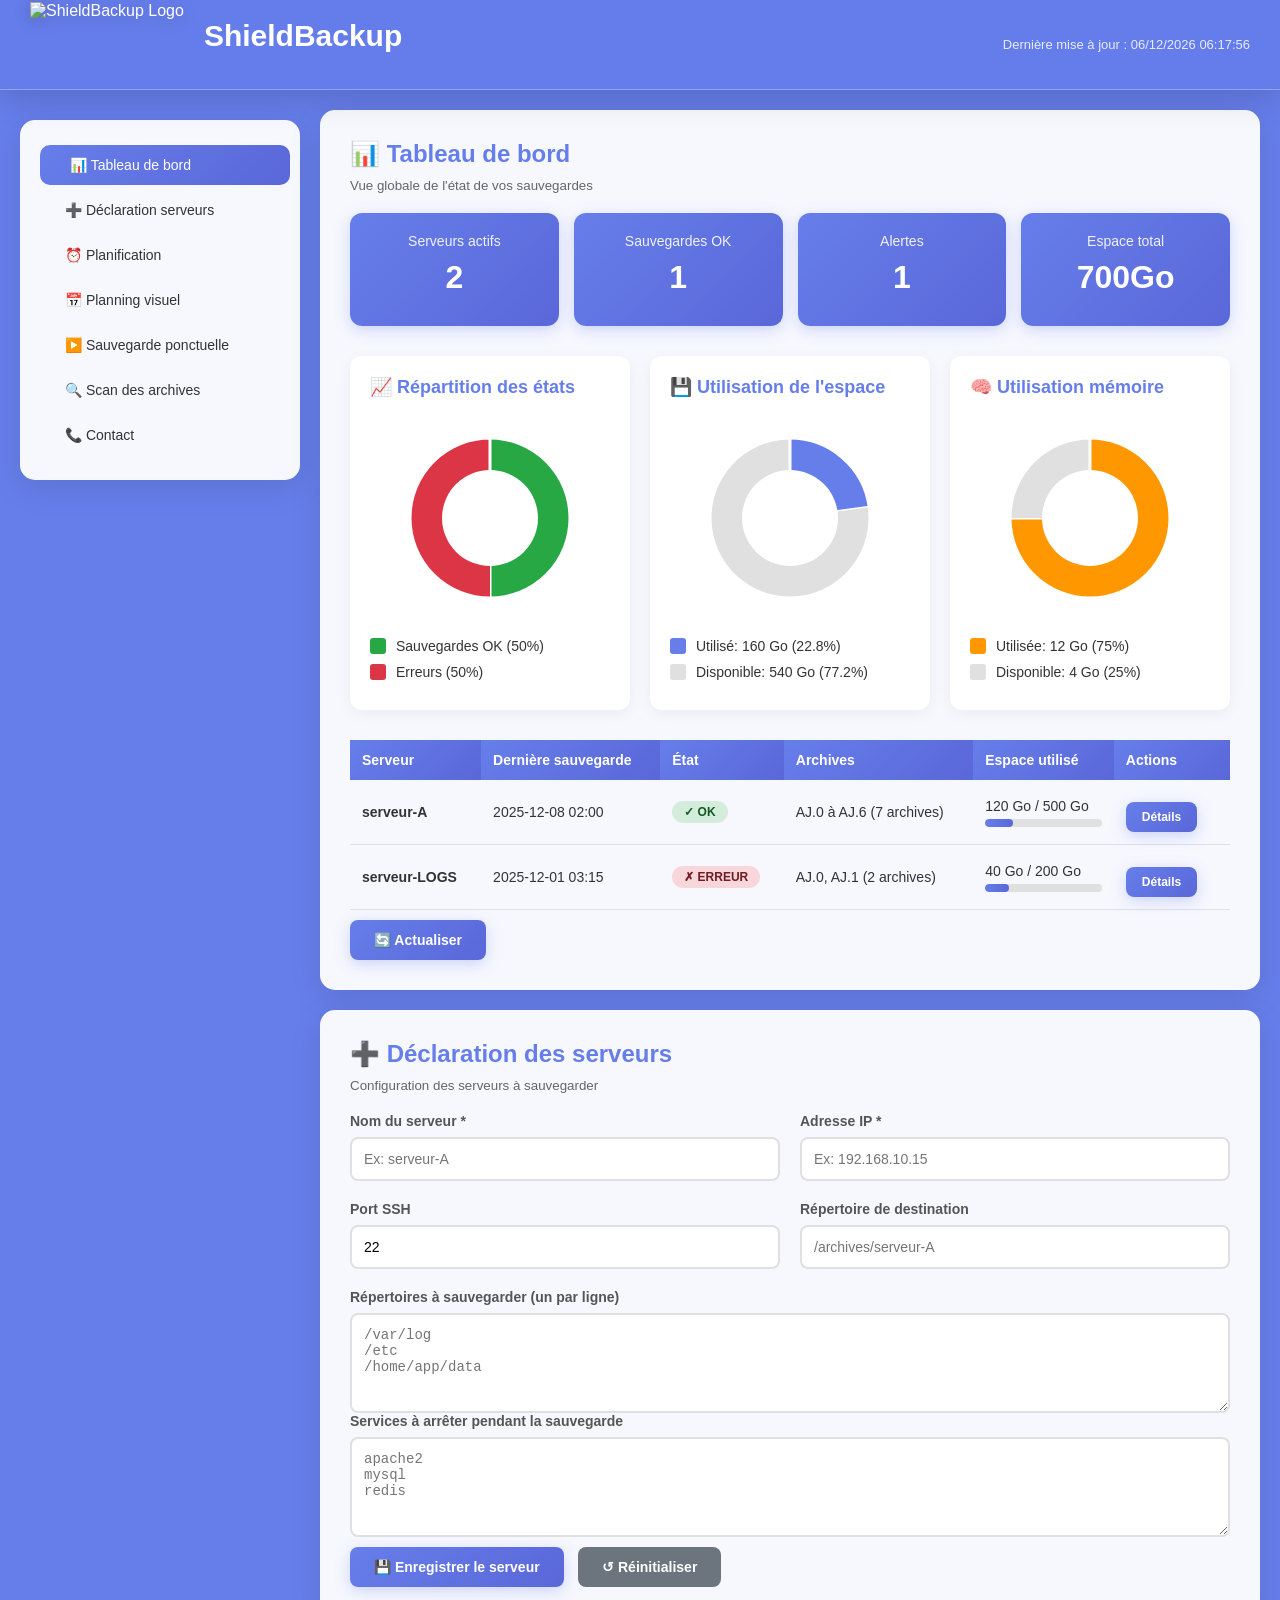
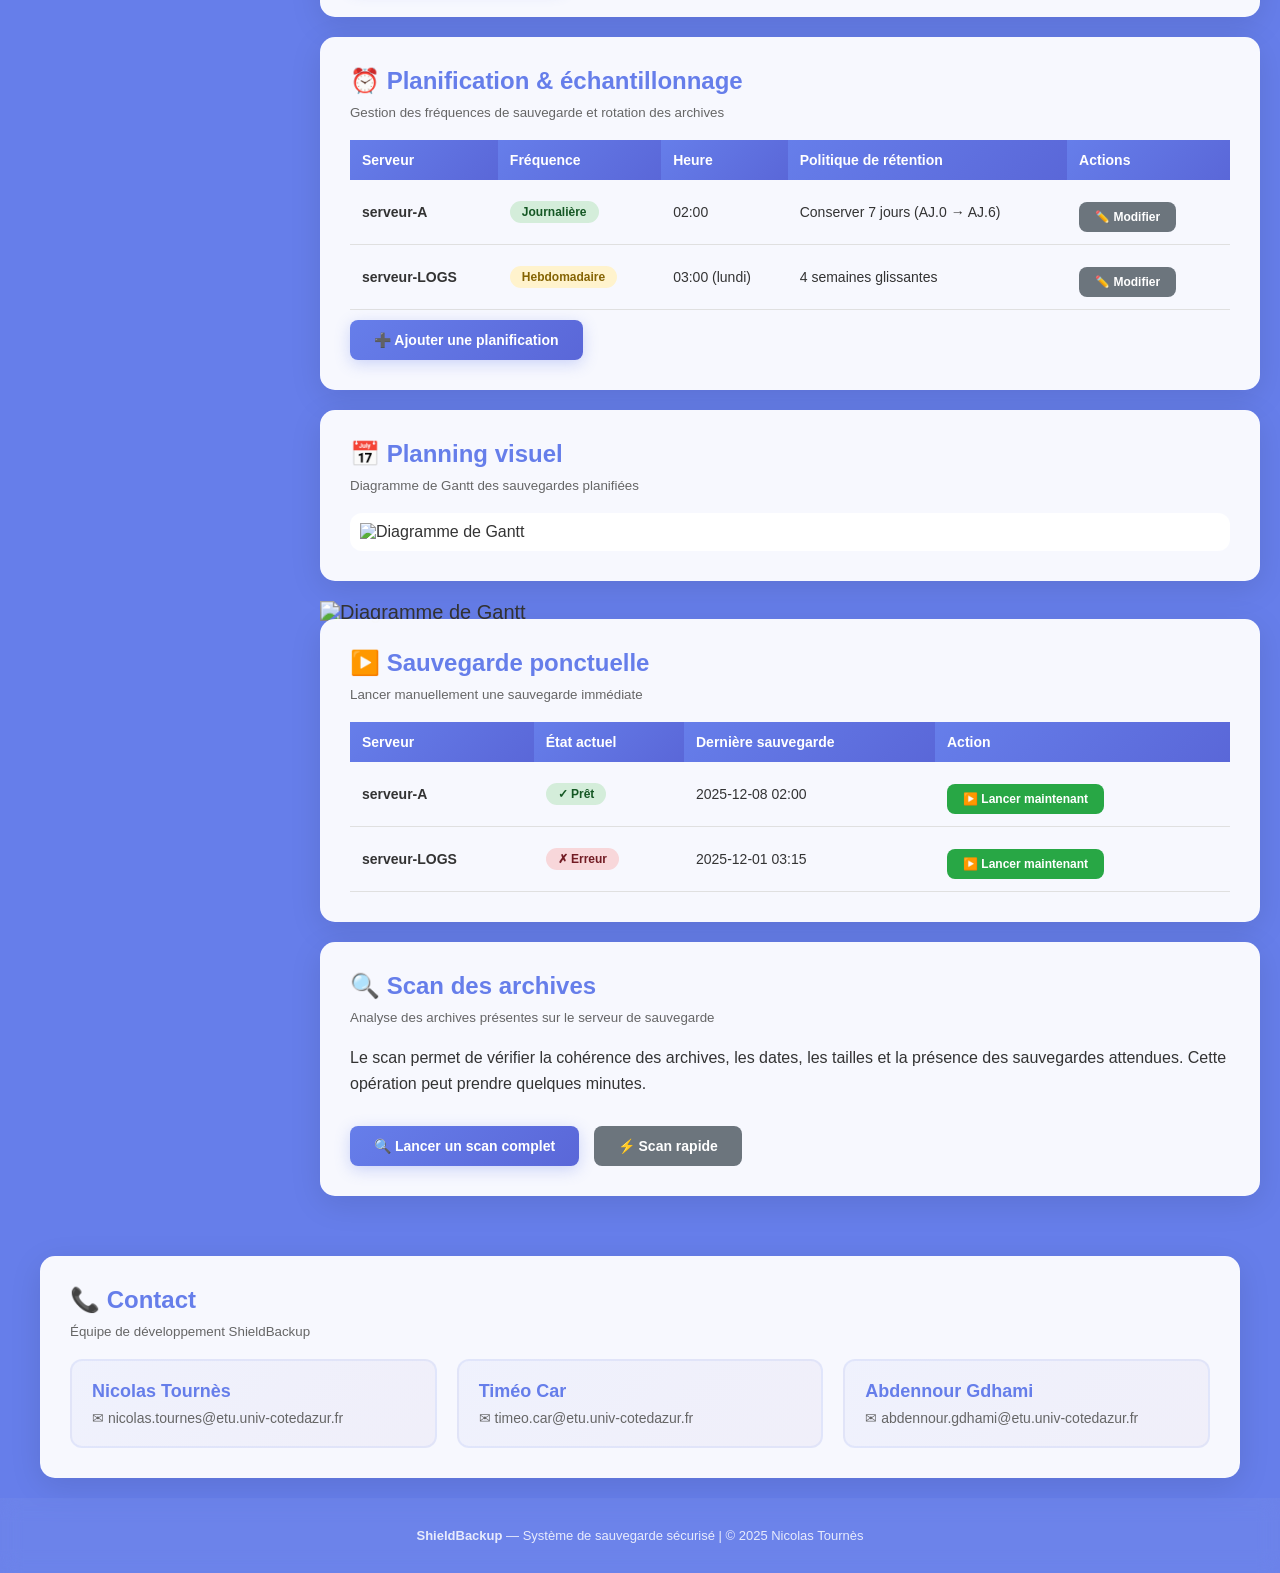
==== maquette/SAE Piloter Projet/SAE.html @ a6fba87f "Add files via upload" ====
<!DOCTYPE html>
<html lang="fr">
<head>
    <meta charset="UTF-8">
    <meta name="viewport" content="width=device-width, initial-scale=1.0">
    <title>ShieldBackup - Interface d'administration</title>
    <style>
        * { box-sizing: border-box; margin: 0; padding: 0; }

        body {
            font-family: 'Segoe UI', Tahoma, Geneva, Verdana, sans-serif;
            background: #667eea;
            color: #333;
            min-height: 100vh;
        }

        header {
            background: rgba(102, 126, 234, 0.95);
            backdrop-filter: blur(10px);
            border-bottom: 1px solid rgba(255, 255, 255, 0.3);
            padding: 10px 30px;
            display: flex;
            align-items: center;
            justify-content: space-between;
            color: white;
            height: 90px;
            position: sticky;
            top: 0;
            z-index: 1000;
            box-shadow: 0 8px 32px rgba(0, 0, 0, 0.15);
        }

        .header-left {
            display: flex;
            align-items: center;
            gap: 20px;
        }

        .header-logo {
            height: 85px;
            width: auto;
            object-fit: contain;
            filter: drop-shadow(0 2px 8px rgba(0,0,0,0.2));
        }

        .header-text h1 {
            margin: 0;
            font-size: 30px;
            font-weight: 700;
        }

        .header-text h2 {
            margin: 0;
            font-size: 16px;
            font-weight: 400;
            opacity: 0.95;
        }

        .header-right {
            font-size: 13px;
            opacity: 0.85;
        }

        .layout {
            display: flex;
            max-width: 1600px;
            margin: 0 auto;
        }

        nav {
            width: 280px;
            background: rgba(255, 255, 255, 0.95);
            backdrop-filter: blur(10px);
            padding: 20px 0;
            margin: 20px;
            border-radius: 15px;
            box-shadow: 0 8px 32px rgba(0, 0, 0, 0.1);
            height: fit-content;
            position: sticky;
            top: 120px;
        }

        nav ul { list-style: none; }

        nav a {
            color: #333;
            text-decoration: none;
            font-size: 14px;
            font-weight: 500;
            display: block;
            padding: 12px 30px;
            transition: all 0.3s ease;
            border-radius: 10px;
            margin: 5px 15px;
        }

        nav a.active {
            color: white !important;
            background: linear-gradient(135deg, #667eea 0%, #5a67d8 100%);
            transform: translateX(5px);
        }

        nav a:hover:not(.active) {
            background: rgba(102, 126, 234, 0.1);
            transform: translateX(3px);
        }

        main {
            flex: 1;
            padding: 0 20px 20px 0;
            margin-top: 0;
        }

        .section:first-child {
            margin-top: 20px;
        }

        .section {
            background: rgba(255, 255, 255, 0.95);
            backdrop-filter: blur(10px);
            padding: 30px;
            margin-bottom: 20px;
            border-radius: 15px;
            box-shadow: 0 8px 32px rgba(0, 0, 0, 0.1);
        }

        h2 {
            color: #667eea;
            margin-bottom: 10px;
            font-size: 24px;
            font-weight: 600;
        }

        small {
            color: #666;
            display: block;
            margin-bottom: 20px;
        }

        .stats-grid {
            display: grid;
            grid-template-columns: repeat(auto-fit, minmax(200px, 1fr));
            gap: 15px;
            margin: 20px 0;
        }

        .stat-card {
            background: linear-gradient(135deg, #667eea 0%, #5a67d8 100%);
            color: white;
            padding: 20px;
            border-radius: 12px;
            text-align: center;
            box-shadow: 0 4px 15px rgba(102, 126, 234, 0.3);
            transition: transform 0.3s ease;
        }

        .stat-card:hover { transform: translateY(-5px); }

        .stat-value {
            font-size: 32px;
            font-weight: bold;
            margin: 10px 0;
        }

        .stat-label {
            font-size: 14px;
            opacity: 0.9;
        }

        table {
            width: 100%;
            border-collapse: collapse;
            font-size: 14px;
            margin-top: 15px;
        }

        th {
            background: linear-gradient(135deg, #667eea 0%, #5a67d8 100%);
            color: white;
            padding: 12px;
            text-align: left;
            font-weight: 600;
        }

        td {
            padding: 12px;
            border-bottom: 1px solid #e0e0e0;
        }

        tr:hover td {
            background: #f8f9ff;
        }

        .badge {
            display: inline-block;
            padding: 4px 12px;
            border-radius: 20px;
            font-size: 12px;
            font-weight: 600;
        }

        .badge-ok { background: #d4edda; color: #155724; }
        .badge-ko { background: #f8d7da; color: #721c24; }
        .badge-warning { background: #fff3cd; color: #856404; }

        .form-grid {
            display: grid;
            grid-template-columns: repeat(auto-fit, minmax(250px, 1fr));
            gap: 20px;
            margin: 20px 0;
        }

        .form-group {
            display: flex;
            flex-direction: column;
        }

        label {
            font-size: 14px;
            font-weight: 600;
            color: #555;
            margin-bottom: 8px;
        }

        input, textarea {
            padding: 12px;
            border: 2px solid #e0e0e0;
            border-radius: 8px;
            font-size: 14px;
            transition: all 0.3s ease;
        }

        input:focus, textarea:focus {
            outline: none;
            border-color: #667eea;
            box-shadow: 0 0 0 3px rgba(102, 126, 234, 0.1);
        }

        textarea {
            min-height: 100px;
            resize: vertical;
        }

        button {
            padding: 12px 24px;
            border: none;
            border-radius: 8px;
            font-size: 14px;
            font-weight: 600;
            cursor: pointer;
            transition: all 0.3s ease;
            margin-right: 10px;
            margin-top: 10px;
        }

        .btn-primary {
            background: linear-gradient(135deg, #667eea 0%, #5a67d8 100%);
            color: white;
            box-shadow: 0 4px 15px rgba(102, 126, 234, 0.3);
        }

        .btn-primary:hover {
            transform: translateY(-2px);
            box-shadow: 0 6px 20px rgba(102, 126, 234, 0.4);
        }

        .btn-secondary {
            background: #6c757d;
            color: white;
        }

        .btn-secondary:hover {
            background: #5a6268;
            transform: translateY(-2px);
        }

        .btn-success {
            background: #28a745;
            color: white;
        }

        .btn-success:hover {
            background: #218838;
        }

        .btn-small {
            padding: 8px 16px;
            font-size: 12px;
        }

        .progress-bar {
            width: 100%;
            height: 8px;
            background: #e0e0e0;
            border-radius: 10px;
            overflow: hidden;
            margin-top: 5px;
        }

        .progress-fill {
            height: 100%;
            background: linear-gradient(90deg, #667eea 0%, #5a67d8 100%);
            border-radius: 10px;
        }

        .notification {
            position: fixed;
            top: 110px;
            right: 20px;
            padding: 15px 20px;
            background: white;
            border-radius: 10px;
            box-shadow: 0 8px 32px rgba(0, 0, 0, 0.2);
            display: none;
            z-index: 2000;
        }

        .notification.show {
            display: block;
            animation: slideIn 0.3s ease;
        }

        @keyframes slideIn {
            from { transform: translateX(400px); opacity: 0; }
            to { transform: translateX(0); opacity: 1; }
        }

        .contact-grid {
            display: grid;
            grid-template-columns: repeat(auto-fit, minmax(280px, 1fr));
            gap: 20px;
            margin-top: 20px;
        }

        .contact-card {
            background: linear-gradient(135deg, rgba(102, 126, 234, 0.05) 0%, rgba(118, 75, 162, 0.05) 100%);
            border: 2px solid rgba(102, 126, 234, 0.1);
            border-radius: 12px;
            padding: 20px;
            transition: all 0.3s ease;
        }

        .contact-card:hover {
            transform: translateY(-5px);
            box-shadow: 0 8px 20px rgba(102, 126, 234, 0.15);
        }

        .contact-name {
            font-size: 18px;
            font-weight: 600;
            color: #667eea;
            margin-bottom: 8px;
        }

        .contact-email {
            font-size: 14px;
            color: #666;
        }

        .contact-email::before {
            content: "✉ ";
        }

        footer {
            text-align: center;
            color: white;
            padding: 30px 20px;
            font-size: 13px;
            opacity: 0.85;
            background: rgba(255, 255, 255, 0.05);
            backdrop-filter: blur(10px);
        }

        .scroll-margin {
            scroll-margin-top: 120px;
        }

        @media (max-width: 768px) {
            header {
                flex-direction: column;
                height: auto;
                padding: 15px;
                gap: 10px;
            }

            .layout {
                flex-direction: column;
            }

            nav {
                width: 100%;
                position: relative;
                top: 0;
                margin: 10px;
            }

            main {
                margin: 10px;
            }
        }
    </style>
</head>
<body>

<header>
    <div class="header-left">
        <img src="C:\Users\Nicolas\Desktop\SAE Piloter Projet\SAE Piloter Projet\img\ShieldBackup.png" class="header-logo" alt="ShieldBackup Logo">
        <div class="header-text">
            <h1>ShieldBackup</h1>
            <h2>Interface de système de sauvegarde</h2>
        </div>
    </div>
    <div class="header-right">
        Dernière mise à jour : <span id="currentTime"></span>
    </div>
</header>

<div class="layout">
    <nav>
        <ul>
            <li><a href="#dashboard">📊 Tableau de bord</a></li>
            <li><a href="#declare">➕ Déclaration serveurs</a></li>
            <li><a href="#planning">⏰ Planification</a></li>
            <li><a href="#gantt">📅 Planning visuel</a></li>
            <li><a href="#manual">▶️ Sauvegarde ponctuelle</a></li>
            <li><a href="#scan">🔍 Scan des archives</a></li>
            <li><a href="#contact">📞 Contact</a></li>
        </ul>
    </nav>

    <main>
        <section id="dashboard" class="section scroll-margin">
            <h2>📊 Tableau de bord</h2>
            <small>Vue globale de l'état de vos sauvegardes</small>

            <div class="stats-grid">
                <div class="stat-card">
                    <div class="stat-label">Serveurs actifs</div>
                    <div class="stat-value">2</div>
                </div>
                <div class="stat-card">
                    <div class="stat-label">Sauvegardes OK</div>
                    <div class="stat-value">1</div>
                </div>
                <div class="stat-card">
                    <div class="stat-label">Alertes</div>
                    <div class="stat-value">1</div>
                </div>
                <div class="stat-card">
                    <div class="stat-label">Espace total</div>
                    <div class="stat-value">700Go</div>
                </div>
            </div>

            <div style="display: grid; grid-template-columns: repeat(auto-fit, minmax(280px, 1fr)); gap: 20px; margin: 30px 0;">
                <div style="background: white; padding: 20px; border-radius: 12px; box-shadow: 0 4px 15px rgba(0,0,0,0.05);">
                    <h3 style="color: #667eea; margin-bottom: 20px; font-size: 18px;">📈 Répartition des états</h3>
                    <div style="display: flex; align-items: center; justify-content: center;">
                        <canvas id="statusChart" width="200" height="200"></canvas>
                    </div>
                    <div style="margin-top: 20px;">
                        <div style="display: flex; align-items: center; margin-bottom: 10px;">
                            <div style="width: 16px; height: 16px; background: #28a745; border-radius: 3px; margin-right: 10px;"></div>
                            <span style="font-size: 14px;">Sauvegardes OK (50%)</span>
                        </div>
                        <div style="display: flex; align-items: center; margin-bottom: 10px;">
                            <div style="width: 16px; height: 16px; background: #dc3545; border-radius: 3px; margin-right: 10px;"></div>
                            <span style="font-size: 14px;">Erreurs (50%)</span>
                        </div>
                    </div>
                </div>

                <div style="background: white; padding: 20px; border-radius: 12px; box-shadow: 0 4px 15px rgba(0,0,0,0.05);">
                    <h3 style="color: #667eea; margin-bottom: 20px; font-size: 18px;">💾 Utilisation de l'espace</h3>
                    <div style="display: flex; align-items: center; justify-content: center;">
                        <canvas id="storageChart" width="200" height="200"></canvas>
                    </div>
                    <div style="margin-top: 20px;">
                        <div style="display: flex; align-items: center; margin-bottom: 10px;">
                            <div style="width: 16px; height: 16px; background: #667eea; border-radius: 3px; margin-right: 10px;"></div>
                            <span style="font-size: 14px;">Utilisé: 160 Go (22.8%)</span>
                        </div>
                        <div style="display: flex; align-items: center; margin-bottom: 10px;">
                            <div style="width: 16px; height: 16px; background: #e0e0e0; border-radius: 3px; margin-right: 10px;"></div>
                            <span style="font-size: 14px;">Disponible: 540 Go (77.2%)</span>
                        </div>
                    </div>
                </div>

                <div style="background: white; padding: 20px; border-radius: 12px; box-shadow: 0 4px 15px rgba(0,0,0,0.05);">
                    <h3 style="color: #667eea; margin-bottom: 20px; font-size: 18px;">🧠 Utilisation mémoire</h3>
                    <div style="display: flex; align-items: center; justify-content: center;">
                        <canvas id="memoryChart" width="200" height="200"></canvas>
                    </div>
                    <div style="margin-top: 20px;">
                        <div style="display: flex; align-items: center; margin-bottom: 10px;">
                            <div style="width: 16px; height: 16px; background: #ff9800; border-radius: 3px; margin-right: 10px;"></div>
                            <span style="font-size: 14px;">Utilisée: 12 Go (75%)</span>
                        </div>
                        <div style="display: flex; align-items: center; margin-bottom: 10px;">
                            <div style="width: 16px; height: 16px; background: #e0e0e0; border-radius: 3px; margin-right: 10px;"></div>
                            <span style="font-size: 14px;">Disponible: 4 Go (25%)</span>
                        </div>
                    </div>
                </div>
            </div>

            <table>
                <thead>
                    <tr>
                        <th>Serveur</th>
                        <th>Dernière sauvegarde</th>
                        <th>État</th>
                        <th>Archives</th>
                        <th>Espace utilisé</th>
                        <th>Actions</th>
                    </tr>
                </thead>
                <tbody>
                    <tr>
                        <td><strong>serveur-A</strong></td>
                        <td>2025-12-08 02:00</td>
                        <td><span class="badge badge-ok">✓ OK</span></td>
                        <td>AJ.0 à AJ.6 (7 archives)</td>
                        <td>
                            120 Go / 500 Go
                            <div class="progress-bar">
                                <div class="progress-fill" style="width: 24%"></div>
                            </div>
                        </td>
                        <td>
                            <button class="btn-primary btn-small" onclick="viewDetails('serveur-A')">Détails</button>
                        </td>
                    </tr>
                    <tr>
                        <td><strong>serveur-LOGS</strong></td>
                        <td>2025-12-01 03:15</td>
                        <td><span class="badge badge-ko">✗ ERREUR</span></td>
                        <td>AJ.0, AJ.1 (2 archives)</td>
                        <td>
                            40 Go / 200 Go
                            <div class="progress-bar">
                                <div class="progress-fill" style="width: 20%"></div>
                            </div>
                        </td>
                        <td>
                            <button class="btn-primary btn-small" onclick="viewDetails('serveur-LOGS')">Détails</button>
                        </td>
                    </tr>
                </tbody>
            </table>

            <button class="btn-primary" onclick="refreshData()">🔄 Actualiser</button>
        </section>

        <section id="declare" class="section scroll-margin">
            <h2>➕ Déclaration des serveurs</h2>
            <small>Configuration des serveurs à sauvegarder</small>

            <form onsubmit="saveServer(event)">
                <div class="form-grid">
                    <div class="form-group">
                        <label>Nom du serveur *</label>
                        <input type="text" id="serverName" placeholder="Ex: serveur-A" required>
                    </div>
                    <div class="form-group">
                        <label>Adresse IP *</label>
                        <input type="text" id="serverIP" placeholder="Ex: 192.168.10.15" required>
                    </div>
                </div>

                <div class="form-grid">
                    <div class="form-group">
                        <label>Port SSH</label>
                        <input type="number" id="sshPort" value="22">
                    </div>
                    <div class="form-group">
                        <label>Répertoire de destination</label>
                        <input type="text" id="destDir" placeholder="/archives/serveur-A">
                    </div>
                </div>

                <div class="form-group">
                    <label>Répertoires à sauvegarder (un par ligne)</label>
                    <textarea id="backupDirs" placeholder="/var/log&#10;/etc&#10;/home/app/data"></textarea>
                </div>

                <div class="form-group">
                    <label>Services à arrêter pendant la sauvegarde</label>
                    <textarea id="services" placeholder="apache2&#10;mysql&#10;redis"></textarea>
                </div>

                <button type="submit" class="btn-primary">💾 Enregistrer le serveur</button>
                <button type="button" class="btn-secondary" onclick="document.querySelector('form').reset()">↺ Réinitialiser</button>
            </form>
        </section>

        <section id="planning" class="section scroll-margin">
            <h2>⏰ Planification & échantillonnage</h2>
            <small>Gestion des fréquences de sauvegarde et rotation des archives</small>

            <table>
                <thead>
                    <tr>
                        <th>Serveur</th>
                        <th>Fréquence</th>
                        <th>Heure</th>
                        <th>Politique de rétention</th>
                        <th>Actions</th>
                    </tr>
                </thead>
                <tbody>
                    <tr>
                        <td><strong>serveur-A</strong></td>
                        <td><span class="badge badge-ok">Journalière</span></td>
                        <td>02:00</td>
                        <td>Conserver 7 jours (AJ.0 → AJ.6)</td>
                        <td><button class="btn-secondary btn-small" onclick="editSchedule('serveur-A')">✏️ Modifier</button></td>
                    </tr>
                    <tr>
                        <td><strong>serveur-LOGS</strong></td>
                        <td><span class="badge badge-warning">Hebdomadaire</span></td>
                        <td>03:00 (lundi)</td>
                        <td>4 semaines glissantes</td>
                        <td><button class="btn-secondary btn-small" onclick="editSchedule('serveur-LOGS')">✏️ Modifier</button></td>
                    </tr>
                </tbody>
            </table>

            <button class="btn-primary" onclick="addSchedule()">➕ Ajouter une planification</button>
        </section>

        <section id="gantt" class="section scroll-margin">
            <h2>📅 Planning visuel</h2>
            <small>Diagramme de Gantt des sauvegardes planifiées</small>

            <div style="background: white; padding: 10px; border-radius: 12px; margin-top: 20px;">
                <img src="C:\Users\Nicolas\Desktop\SAE Piloter Projet\SAE Piloter Projet\diagramme_de_Gantt.svg" alt="Diagramme de Gantt" style="width: 100%; height: auto; display: block;">
            </div>
        </section>
<img src="C:\Users\Nicolas\Desktop\SAE Piloter Projet\SAE Piloter Projet\diagramme_de_Gantt.svg" 
     alt="Diagramme de Gantt"
     style="
        width: 100%;
        transform: scale(1.25);   /* agrandit l’image à 125% */
        transform-origin: top left;  /* évite un décalage */
        display: block;
     ">

        <section id="manual" class="section scroll-margin">
            <h2>▶️ Sauvegarde ponctuelle</h2>
            <small>Lancer manuellement une sauvegarde immédiate</small>

            <table>
                <thead>
                    <tr>
                        <th>Serveur</th>
                        <th>État actuel</th>
                        <th>Dernière sauvegarde</th>
                        <th>Action</th>
                    </tr>
                </thead>
                <tbody>
                    <tr>
                        <td><strong>serveur-A</strong></td>
                        <td><span class="badge badge-ok">✓ Prêt</span></td>
                        <td>2025-12-08 02:00</td>
                        <td><button class="btn-success btn-small" onclick="startBackup('serveur-A')">▶️ Lancer maintenant</button></td>
                    </tr>
                    <tr>
                        <td><strong>serveur-LOGS</strong></td>
                        <td><span class="badge badge-ko">✗ Erreur</span></td>
                        <td>2025-12-01 03:15</td>
                        <td><button class="btn-success btn-small" onclick="startBackup('serveur-LOGS')">▶️ Lancer maintenant</button></td>
                    </tr>
                </tbody>
            </table>
        </section>

        <section id="scan" class="section scroll-margin">
            <h2>🔍 Scan des archives</h2>
            <small>Analyse des archives présentes sur le serveur de sauvegarde</small>

            <p style="margin: 20px 0; line-height: 1.6;">
                Le scan permet de vérifier la cohérence des archives, les dates, les tailles et la présence
                des sauvegardes attendues. Cette opération peut prendre quelques minutes.
            </p>

            <div id="scanResults" style="display: none; padding: 20px; background: #f8f9ff; border-radius: 8px; margin: 20px 0;">
                <h3 style="color: #667eea; margin-bottom: 10px;">Résultats du scan</h3>
                <p>✓ 9 archives trouvées</p>
                <p>✓ Toutes les archives sont cohérentes</p>
                <p>⚠️ 1 archive manquante pour serveur-LOGS</p>
            </div>

            <button class="btn-primary" onclick="startScan()">🔍 Lancer un scan complet</button>
            <button class="btn-secondary" onclick="quickScan()">⚡ Scan rapide</button>
        </section>
    </main>
</div>

<div class="notification" id="notification">
    <strong id="notifTitle">Notification</strong>
    <p id="notifMessage">Message de notification</p>
</div>

<div style="max-width: 1600px; margin: 0 auto; padding: 0 20px;">
    <section id="contact" class="section scroll-margin" style="margin: 20px; background: rgba(255, 255, 255, 0.95);">
        <h2>📞 Contact</h2>
        <small>Équipe de développement ShieldBackup</small>

        <div class="contact-grid">
            <div class="contact-card">
                <div class="contact-name">Nicolas Tournès</div>
                <div class="contact-email">nicolas.tournes@etu.univ-cotedazur.fr</div>
            </div>

            <div class="contact-card">
                <div class="contact-name">Timéo Car</div>
                <div class="contact-email">timeo.car@etu.univ-cotedazur.fr</div>
            </div>

            <div class="contact-card">
                <div class="contact-name">Abdennour Gdhami</div>
                <div class="contact-email">abdennour.gdhami@etu.univ-cotedazur.fr</div>
            </div>
        </div>
    </section>
</div>

<footer>
    <strong>ShieldBackup</strong> — Système de sauvegarde sécurisé | © 2025 Nicolas Tournès
</footer>

<script>
    function updateTime() {
        document.getElementById('currentTime').textContent = new Date().toLocaleString('fr-FR');
    }
    updateTime();
    setInterval(updateTime, 60000);

    function showNotification(title, message, duration = 3000) {
        const notif = document.getElementById('notification');
        document.getElementById('notifTitle').textContent = title;
        document.getElementById('notifMessage').textContent = message;
        notif.classList.add('show');
        setTimeout(() => notif.classList.remove('show'), duration);
    }

    function refreshData() { showNotification('✓ Actualisation', 'Données actualisées avec succès'); }
    function viewDetails(server) { showNotification('📋 Détails', `Affichage des détails pour ${server}`); }
    function saveServer(e) {
        e.preventDefault();
        const serverName = document.getElementById('serverName').value;
        showNotification('✓ Succès', `Serveur ${serverName} enregistré avec succès`);
        e.target.reset();
    }
    function editSchedule(server) { showNotification('✏️ Modification', `Modification de la planification pour ${server}`); }
    function addSchedule() { showNotification('➕ Ajout', 'Formulaire de nouvelle planification'); }
    function startBackup(server) { showNotification('▶️ Démarrage', `Sauvegarde lancée pour ${server}`, 4000); }
    function startScan() {
        showNotification('🔍 Scan', 'Analyse des archives en cours...', 4000);
        setTimeout(() => {
            document.getElementById('scanResults').style.display = 'block';
            showNotification('✓ Scan terminé', 'Le scan est terminé avec succès');
        }, 3000);
    }
    function quickScan() { showNotification('⚡ Scan rapide', 'Scan rapide en cours...', 2000); }

    document.querySelectorAll('a[href^="#"]').forEach(anchor => {
        anchor.addEventListener('click', function (e) {
            e.preventDefault();
            const target = document.querySelector(this.getAttribute('href'));
            if (target) {
                window.scrollTo({
                    top: target.offsetTop - 100,
                    behavior: 'smooth'
                });
            }
        });
    });

    // Camemberts
    class PieChart {
        constructor(canvasId, data, colors, labels) {
            this.canvas = document.getElementById(canvasId);
            if (!this.canvas) return;
            this.ctx = this.canvas.getContext('2d');
            this.data = data;
            this.colors = colors;
            this.labels = labels;
            this.centerX = this.canvas.width / 2;
            this.centerY = this.canvas.height / 2;
            this.radius = 80;
            this.hoveredSlice = -1;
            this.animationProgress = 0;
            this.canvas.style.cursor = 'pointer';
            this.setupEventListeners();
            this.animate();
        }

        setupEventListeners() {
            this.canvas.addEventListener('mousemove', (e) => {
                const rect = this.canvas.getBoundingClientRect();
                const x = e.clientX - rect.left;
                const y = e.clientY - rect.top;
                const dx = x - this.centerX;
                const dy = y - this.centerY;
                const distance = Math.sqrt(dx * dx + dy * dy);
                
                if (distance < this.radius && distance > this.radius * 0.6) {
                    let angle = Math.atan2(dy, dx);
                    if (angle < 0) angle += 2 * Math.PI;
                    angle = (angle + Math.PI / 2) % (2 * Math.PI);
                    const total = this.data.reduce((sum, val) => sum + val, 0);
                    let currentAngle = 0;
                    let newHoveredSlice = -1;
                    
                    for (let i = 0; i < this.data.length; i++) {
                        const sliceAngle = (2 * Math.PI * this.data[i]) / total;
                        if (angle >= currentAngle && angle < currentAngle + sliceAngle) {
                            newHoveredSlice = i;
                            break;
                        }
                        currentAngle += sliceAngle;
                    }
                    
                    if (newHoveredSlice !== this.hoveredSlice) {
                        this.hoveredSlice = newHoveredSlice;
                        this.draw();
                    }
                } else if (this.hoveredSlice !== -1) {
                    this.hoveredSlice = -1;
                    this.draw();
                }
            });

            this.canvas.addEventListener('mouseleave', () => {
                if (this.hoveredSlice !== -1) {
                    this.hoveredSlice = -1;
                    this.draw();
                }
            });

            this.canvas.addEventListener('click', () => {
                if (this.hoveredSlice !== -1) {
                    showNotification('📊 Détails', `${this.labels[this.hoveredSlice]}`);
                }
            });
        }

        animate() {
            if (this.animationProgress < 1) {
                this.animationProgress += 0.02;
                this.draw();
                requestAnimationFrame(() => this.animate());
            }
        }

        draw() {
            this.ctx.clearRect(0, 0, this.canvas.width, this.canvas.height);
            const total = this.data.reduce((sum, val) => sum + val, 0);
            let currentAngle = -Math.PI / 2;

            this.data.forEach((value, index) => {
                const sliceAngle = (2 * Math.PI * value * this.animationProgress) / total;
                const isHovered = index === this.hoveredSlice;
                const radiusToUse = isHovered ? this.radius + 10 : this.radius;
                
                let offsetX = 0, offsetY = 0;
                if (isHovered) {
                    const midAngle = currentAngle + sliceAngle / 2;
                    offsetX = Math.cos(midAngle) * 5;
                    offsetY = Math.sin(midAngle) * 5;
                }
                
                this.ctx.beginPath();
                this.ctx.arc(
                    this.centerX + offsetX, 
                    this.centerY + offsetY, 
                    radiusToUse, 
                    currentAngle, 
                    currentAngle + sliceAngle
                );
                this.ctx.lineTo(this.centerX + offsetX, this.centerY + offsetY);
                this.ctx.fillStyle = this.colors[index];
                this.ctx.fill();
                
                this.ctx.strokeStyle = 'white';
                this.ctx.lineWidth = 3;
                this.ctx.stroke();

                if (isHovered) {
                    this.ctx.shadowColor = 'rgba(0, 0, 0, 0.3)';
                    this.ctx.shadowBlur = 10;
                    this.ctx.shadowOffsetX = 2;
                    this.ctx.shadowOffsetY = 2;
                }

                currentAngle += sliceAngle;
                
                this.ctx.shadowColor = 'transparent';
                this.ctx.shadowBlur = 0;
                this.ctx.shadowOffsetX = 0;
                this.ctx.shadowOffsetY = 0;
            });

            this.ctx.beginPath();
            this.ctx.arc(this.centerX, this.centerY, this.radius * 0.6, 0, 2 * Math.PI);
            this.ctx.fillStyle = 'white';
            this.ctx.fill();
        }
    }

    new PieChart('statusChart', [1, 1], ['#28a745', '#dc3545'], ['Sauvegardes OK: 1 serveur', 'Erreurs: 1 serveur']);
    new PieChart('storageChart', [160, 540], ['#667eea', '#e0e0e0'], ['Utilisé: 160 Go', 'Disponible: 540 Go']);
    new PieChart('memoryChart', [12, 4], ['#ff9800', '#e0e0e0'], ['Mémoire utilisée: 12 Go', 'Mémoire disponible: 4 Go']);

    // Scroll spy
    const sections = document.querySelectorAll("section");
    const navLinks = document.querySelectorAll("nav a");

    function updateActiveLink() {
        const scrollPos = window.scrollY + 250;
        let current = "";
        
        sections.forEach(section => {
            const top = section.offsetTop;
            const bottom = top + section.offsetHeight;
            if (scrollPos >= top && scrollPos < bottom) {
                current = section.id;
            }
        });

        if (window.innerHeight + window.scrollY >= document.body.offsetHeight - 50) {
            current = sections[sections.length - 1].id;
        }

        navLinks.forEach(link => {
            link.classList.toggle('active', link.getAttribute('href') === '#' + current);
        });
    }

    let scrollTimeout;
    window.addEventListener("scroll", () => {
        if (scrollTimeout) clearTimeout(scrollTimeout);
        scrollTimeout = setTimeout(updateActiveLink, 50);
    }, { passive: true });

    updateActiveLink();
</script>
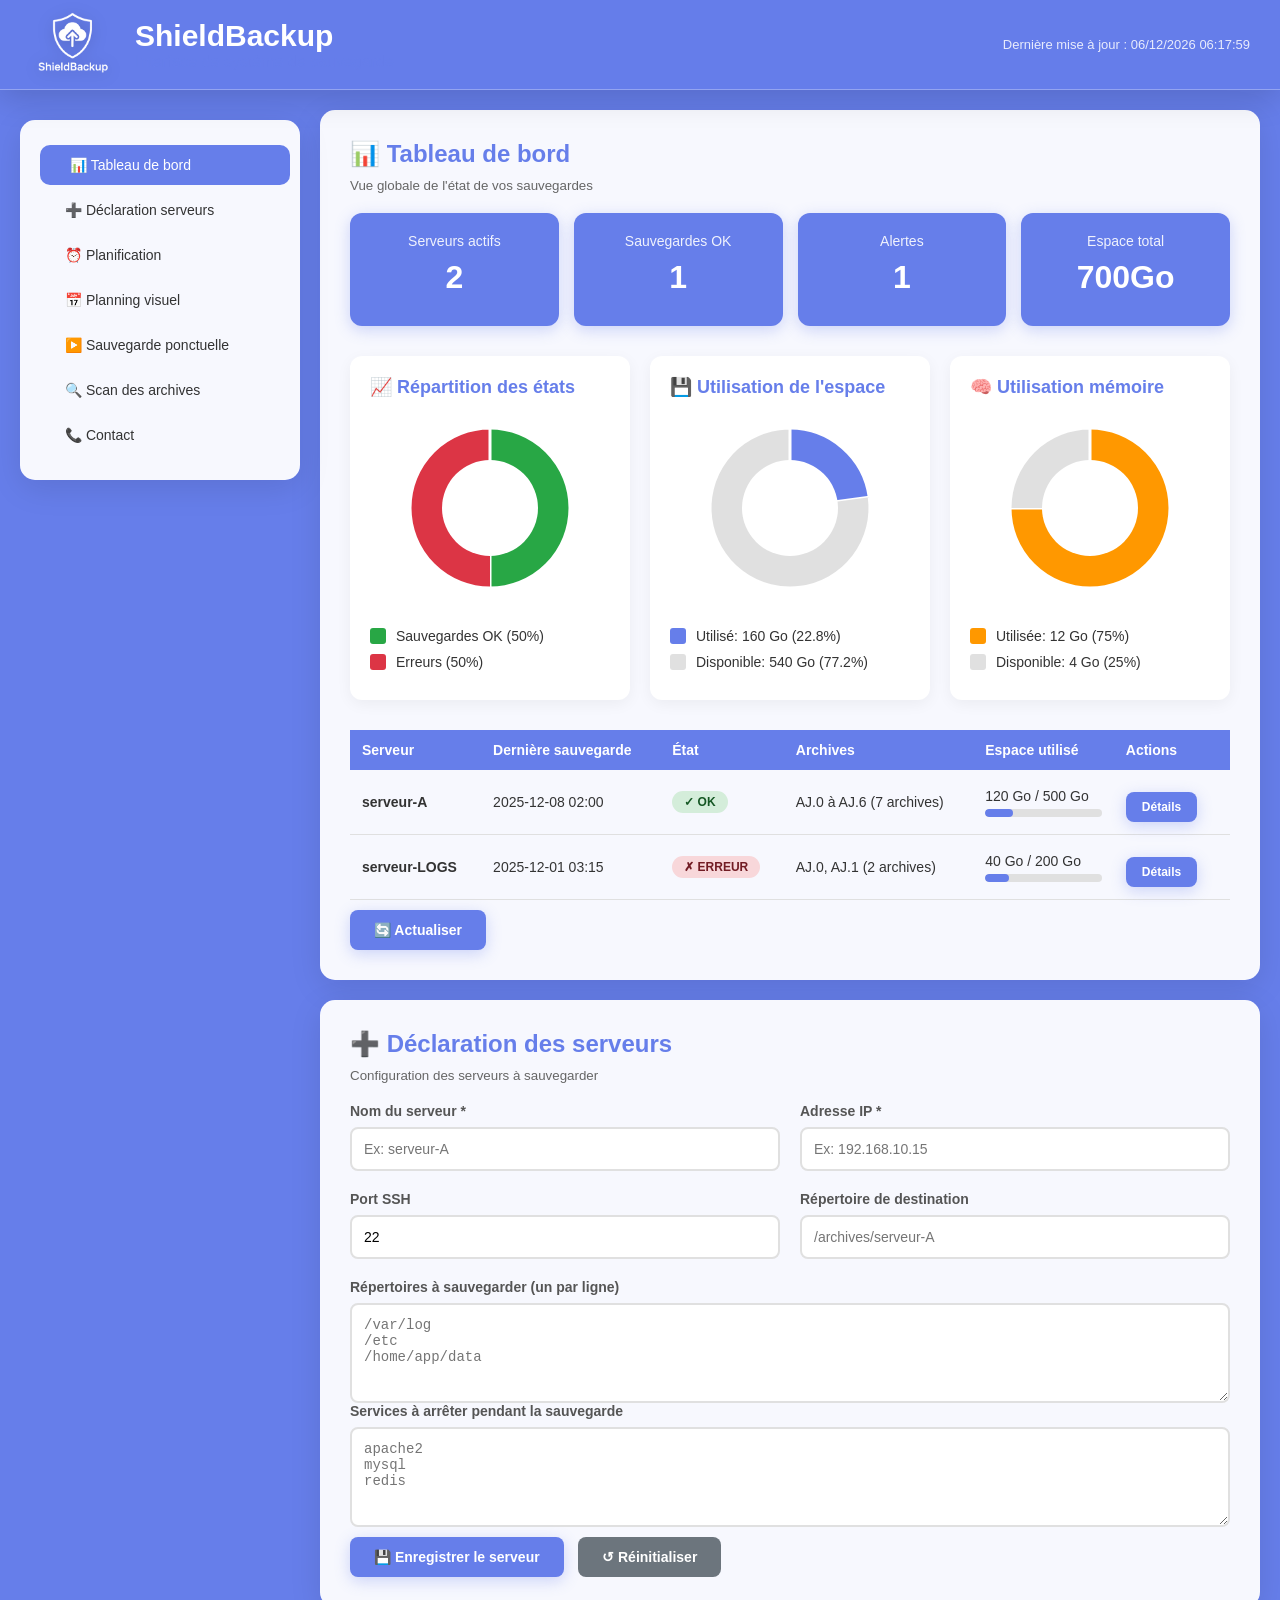
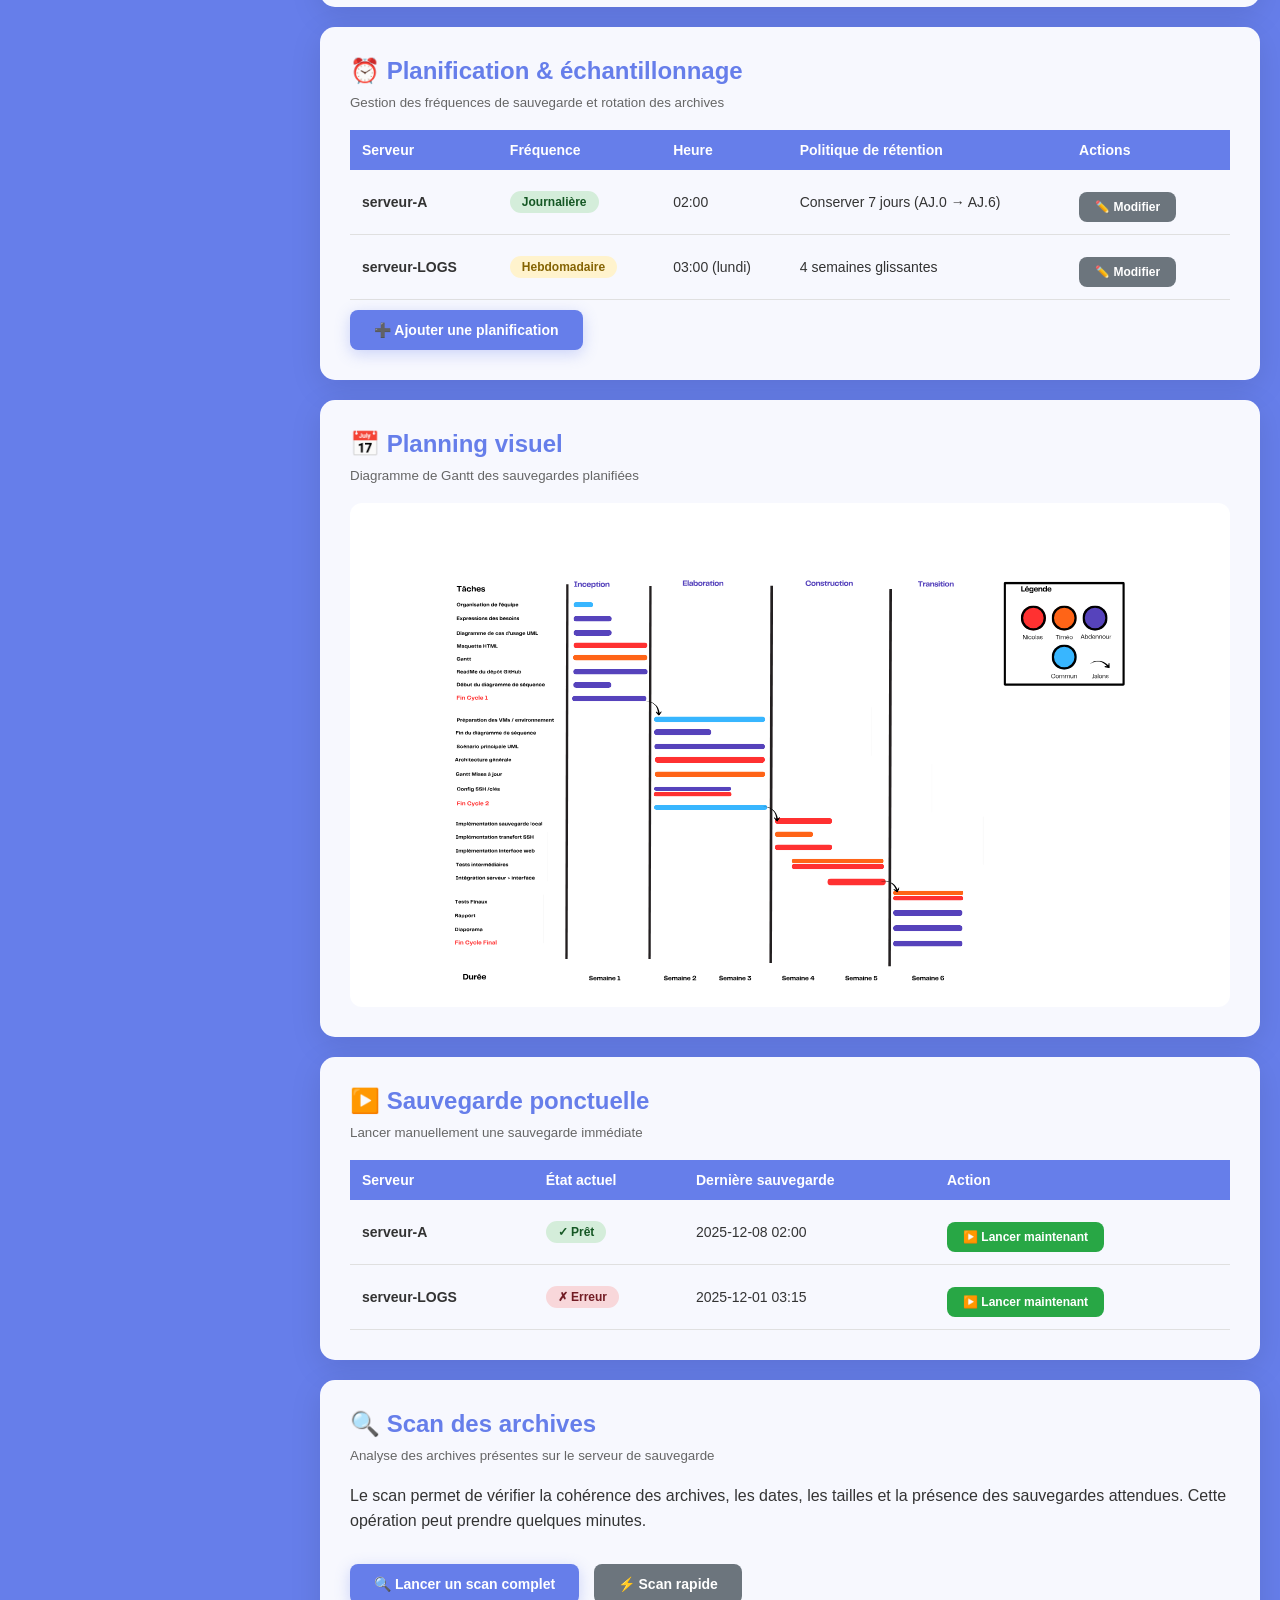
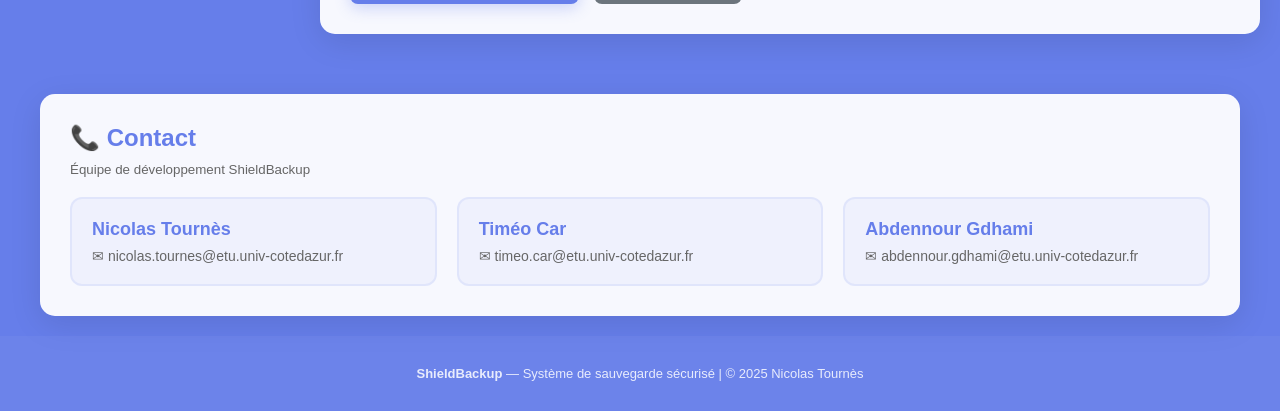
==== commit c3b39f6c: "Add files via upload" ====
--- a/maquette/SAE Piloter Projet/SAE.html
+++ b/maquette/SAE Piloter Projet/SAE.html
@@ -5,7 +5,12 @@
     <meta name="viewport" content="width=device-width, initial-scale=1.0">
     <title>ShieldBackup - Interface d'administration</title>
     <style>
-        * { box-sizing: border-box; margin: 0; padding: 0; }
+        /* Reset & Base */
+        * { 
+            box-sizing: border-box; 
+            margin: 0; 
+            padding: 0; 
+        }
 
         body {
             font-family: 'Segoe UI', Tahoma, Geneva, Verdana, sans-serif;
@@ -14,9 +19,9 @@
             min-height: 100vh;
         }
 
+        /* Header */
         header {
             background: rgba(102, 126, 234, 0.95);
-            backdrop-filter: blur(10px);
             border-bottom: 1px solid rgba(255, 255, 255, 0.3);
             padding: 10px 30px;
             display: flex;
@@ -61,16 +66,17 @@
             opacity: 0.85;
         }
 
+        /* Layout */
         .layout {
             display: flex;
             max-width: 1600px;
             margin: 0 auto;
         }
 
+        /* Navigation */
         nav {
             width: 280px;
             background: rgba(255, 255, 255, 0.95);
-            backdrop-filter: blur(10px);
             padding: 20px 0;
             margin: 20px;
             border-radius: 15px;
@@ -80,7 +86,9 @@
             top: 120px;
         }
 
-        nav ul { list-style: none; }
+        nav ul { 
+            list-style: none; 
+        }
 
         nav a {
             color: #333;
@@ -89,14 +97,14 @@
             font-weight: 500;
             display: block;
             padding: 12px 30px;
-            transition: all 0.3s ease;
+            transition: transform 0.2s ease, background-color 0.2s ease;
             border-radius: 10px;
             margin: 5px 15px;
         }
 
         nav a.active {
-            color: white !important;
-            background: linear-gradient(135deg, #667eea 0%, #5a67d8 100%);
+            color: white;
+            background: #667eea;
             transform: translateX(5px);
         }
 
@@ -105,6 +113,7 @@
             transform: translateX(3px);
         }
 
+        /* Main Content */
         main {
             flex: 1;
             padding: 0 20px 20px 0;
@@ -117,7 +126,6 @@
 
         .section {
             background: rgba(255, 255, 255, 0.95);
-            backdrop-filter: blur(10px);
             padding: 30px;
             margin-bottom: 20px;
             border-radius: 15px;
@@ -131,12 +139,19 @@
             font-weight: 600;
         }
 
+        h3 {
+            color: #667eea;
+            margin-bottom: 10px;
+            font-size: 18px;
+        }
+
         small {
             color: #666;
             display: block;
             margin-bottom: 20px;
         }
 
+        /* Stats Grid */
         .stats-grid {
             display: grid;
             grid-template-columns: repeat(auto-fit, minmax(200px, 1fr));
@@ -145,16 +160,18 @@
         }
 
         .stat-card {
-            background: linear-gradient(135deg, #667eea 0%, #5a67d8 100%);
+            background: #667eea;
             color: white;
             padding: 20px;
             border-radius: 12px;
             text-align: center;
             box-shadow: 0 4px 15px rgba(102, 126, 234, 0.3);
-            transition: transform 0.3s ease;
-        }
-
-        .stat-card:hover { transform: translateY(-5px); }
+            transition: transform 0.2s ease;
+        }
+
+        .stat-card:hover { 
+            transform: translateY(-5px); 
+        }
 
         .stat-value {
             font-size: 32px;
@@ -167,6 +184,49 @@
             opacity: 0.9;
         }
 
+        /* Charts Container */
+        .charts-grid {
+            display: grid;
+            grid-template-columns: repeat(auto-fit, minmax(280px, 1fr));
+            gap: 20px;
+            margin: 30px 0;
+        }
+
+        .chart-card {
+            background: white;
+            padding: 20px;
+            border-radius: 12px;
+            box-shadow: 0 4px 15px rgba(0,0,0,0.05);
+        }
+
+        .chart-canvas {
+            display: flex;
+            align-items: center;
+            justify-content: center;
+        }
+
+        .chart-legend {
+            margin-top: 20px;
+        }
+
+        .legend-item {
+            display: flex;
+            align-items: center;
+            margin-bottom: 10px;
+        }
+
+        .legend-color {
+            width: 16px;
+            height: 16px;
+            border-radius: 3px;
+            margin-right: 10px;
+        }
+
+        .legend-text {
+            font-size: 14px;
+        }
+
+        /* Tables */
         table {
             width: 100%;
             border-collapse: collapse;
@@ -175,7 +235,7 @@
         }
 
         th {
-            background: linear-gradient(135deg, #667eea 0%, #5a67d8 100%);
+            background: #667eea;
             color: white;
             padding: 12px;
             text-align: left;
@@ -191,6 +251,7 @@
             background: #f8f9ff;
         }
 
+        /* Badges */
         .badge {
             display: inline-block;
             padding: 4px 12px;
@@ -203,6 +264,7 @@
         .badge-ko { background: #f8d7da; color: #721c24; }
         .badge-warning { background: #fff3cd; color: #856404; }
 
+        /* Forms */
         .form-grid {
             display: grid;
             grid-template-columns: repeat(auto-fit, minmax(250px, 1fr));
@@ -227,7 +289,7 @@
             border: 2px solid #e0e0e0;
             border-radius: 8px;
             font-size: 14px;
-            transition: all 0.3s ease;
+            transition: border-color 0.2s ease, box-shadow 0.2s ease;
         }
 
         input:focus, textarea:focus {
@@ -241,6 +303,7 @@
             resize: vertical;
         }
 
+        /* Buttons */
         button {
             padding: 12px 24px;
             border: none;
@@ -248,13 +311,13 @@
             font-size: 14px;
             font-weight: 600;
             cursor: pointer;
-            transition: all 0.3s ease;
+            transition: transform 0.2s ease, box-shadow 0.2s ease, background-color 0.2s ease;
             margin-right: 10px;
             margin-top: 10px;
         }
 
         .btn-primary {
-            background: linear-gradient(135deg, #667eea 0%, #5a67d8 100%);
+            background: #667eea;
             color: white;
             box-shadow: 0 4px 15px rgba(102, 126, 234, 0.3);
         }
@@ -288,6 +351,7 @@
             font-size: 12px;
         }
 
+        /* Progress Bar */
         .progress-bar {
             width: 100%;
             height: 8px;
@@ -299,10 +363,12 @@
 
         .progress-fill {
             height: 100%;
-            background: linear-gradient(90deg, #667eea 0%, #5a67d8 100%);
+            background: #667eea;
             border-radius: 10px;
-        }
-
+            transition: width 0.3s ease;
+        }
+
+        /* Notifications */
         .notification {
             position: fixed;
             top: 110px;
@@ -325,6 +391,34 @@
             to { transform: translateX(0); opacity: 1; }
         }
 
+        /* Gantt Container */
+        .gantt-container {
+            background: white;
+            padding: 10px;
+            border-radius: 12px;
+            margin-top: 20px;
+        }
+
+        .gantt-container img {
+            width: 100%;
+            height: auto;
+            display: block;
+        }
+
+        /* Scan Results */
+        .scan-results {
+            display: none;
+            padding: 20px;
+            background: #f8f9ff;
+            border-radius: 8px;
+            margin: 20px 0;
+        }
+
+        .scan-results p {
+            margin: 5px 0;
+        }
+
+        /* Contact Cards */
         .contact-grid {
             display: grid;
             grid-template-columns: repeat(auto-fit, minmax(280px, 1fr));
@@ -333,11 +427,11 @@
         }
 
         .contact-card {
-            background: linear-gradient(135deg, rgba(102, 126, 234, 0.05) 0%, rgba(118, 75, 162, 0.05) 100%);
+            background: rgba(102, 126, 234, 0.05);
             border: 2px solid rgba(102, 126, 234, 0.1);
             border-radius: 12px;
             padding: 20px;
-            transition: all 0.3s ease;
+            transition: transform 0.2s ease, box-shadow 0.2s ease;
         }
 
         .contact-card:hover {
@@ -361,6 +455,7 @@
             content: "✉ ";
         }
 
+        /* Footer */
         footer {
             text-align: center;
             color: white;
@@ -368,13 +463,13 @@
             font-size: 13px;
             opacity: 0.85;
             background: rgba(255, 255, 255, 0.05);
-            backdrop-filter: blur(10px);
         }
 
         .scroll-margin {
             scroll-margin-top: 120px;
         }
 
+        /* Responsive */
         @media (max-width: 768px) {
             header {
                 flex-direction: column;
@@ -397,6 +492,29 @@
             main {
                 margin: 10px;
             }
+            
+            .stats-grid {
+                grid-template-columns: 1fr;
+            }
+            
+            .form-grid {
+                grid-template-columns: 1fr;
+            }
+
+            .charts-grid {
+                grid-template-columns: 1fr;
+            }
+        }
+
+        /* Performance */
+        @media (prefers-reduced-motion: reduce) {
+            *,
+            *::before,
+            *::after {
+                animation-duration: 0.01ms !important;
+                animation-iteration-count: 1 !important;
+                transition-duration: 0.01ms !important;
+            }
         }
     </style>
 </head>
@@ -404,7 +522,7 @@
 
 <header>
     <div class="header-left">
-        <img src="C:\Users\Nicolas\Desktop\SAE Piloter Projet\SAE Piloter Projet\img\ShieldBackup.png" class="header-logo" alt="ShieldBackup Logo">
+        <img src="ShieldBackup.png" class="header-logo" alt="ShieldBackup Logo">
         <div class="header-text">
             <h1>ShieldBackup</h1>
             <h2>Interface de système de sauvegarde</h2>
@@ -452,54 +570,54 @@
                 </div>
             </div>
 
-            <div style="display: grid; grid-template-columns: repeat(auto-fit, minmax(280px, 1fr)); gap: 20px; margin: 30px 0;">
-                <div style="background: white; padding: 20px; border-radius: 12px; box-shadow: 0 4px 15px rgba(0,0,0,0.05);">
-                    <h3 style="color: #667eea; margin-bottom: 20px; font-size: 18px;">📈 Répartition des états</h3>
-                    <div style="display: flex; align-items: center; justify-content: center;">
+            <div class="charts-grid">
+                <div class="chart-card">
+                    <h3>📈 Répartition des états</h3>
+                    <div class="chart-canvas">
                         <canvas id="statusChart" width="200" height="200"></canvas>
                     </div>
-                    <div style="margin-top: 20px;">
-                        <div style="display: flex; align-items: center; margin-bottom: 10px;">
-                            <div style="width: 16px; height: 16px; background: #28a745; border-radius: 3px; margin-right: 10px;"></div>
-                            <span style="font-size: 14px;">Sauvegardes OK (50%)</span>
+                    <div class="chart-legend">
+                        <div class="legend-item">
+                            <div class="legend-color" style="background: #28a745;"></div>
+                            <span class="legend-text">Sauvegardes OK (50%)</span>
                         </div>
-                        <div style="display: flex; align-items: center; margin-bottom: 10px;">
-                            <div style="width: 16px; height: 16px; background: #dc3545; border-radius: 3px; margin-right: 10px;"></div>
-                            <span style="font-size: 14px;">Erreurs (50%)</span>
+                        <div class="legend-item">
+                            <div class="legend-color" style="background: #dc3545;"></div>
+                            <span class="legend-text">Erreurs (50%)</span>
                         </div>
                     </div>
                 </div>
 
-                <div style="background: white; padding: 20px; border-radius: 12px; box-shadow: 0 4px 15px rgba(0,0,0,0.05);">
-                    <h3 style="color: #667eea; margin-bottom: 20px; font-size: 18px;">💾 Utilisation de l'espace</h3>
-                    <div style="display: flex; align-items: center; justify-content: center;">
+                <div class="chart-card">
+                    <h3>💾 Utilisation de l'espace</h3>
+                    <div class="chart-canvas">
                         <canvas id="storageChart" width="200" height="200"></canvas>
                     </div>
-                    <div style="margin-top: 20px;">
-                        <div style="display: flex; align-items: center; margin-bottom: 10px;">
-                            <div style="width: 16px; height: 16px; background: #667eea; border-radius: 3px; margin-right: 10px;"></div>
-                            <span style="font-size: 14px;">Utilisé: 160 Go (22.8%)</span>
+                    <div class="chart-legend">
+                        <div class="legend-item">
+                            <div class="legend-color" style="background: #667eea;"></div>
+                            <span class="legend-text">Utilisé: 160 Go (22.8%)</span>
                         </div>
-                        <div style="display: flex; align-items: center; margin-bottom: 10px;">
-                            <div style="width: 16px; height: 16px; background: #e0e0e0; border-radius: 3px; margin-right: 10px;"></div>
-                            <span style="font-size: 14px;">Disponible: 540 Go (77.2%)</span>
+                        <div class="legend-item">
+                            <div class="legend-color" style="background: #e0e0e0;"></div>
+                            <span class="legend-text">Disponible: 540 Go (77.2%)</span>
                         </div>
                     </div>
                 </div>
 
-                <div style="background: white; padding: 20px; border-radius: 12px; box-shadow: 0 4px 15px rgba(0,0,0,0.05);">
-                    <h3 style="color: #667eea; margin-bottom: 20px; font-size: 18px;">🧠 Utilisation mémoire</h3>
-                    <div style="display: flex; align-items: center; justify-content: center;">
+                <div class="chart-card">
+                    <h3>🧠 Utilisation mémoire</h3>
+                    <div class="chart-canvas">
                         <canvas id="memoryChart" width="200" height="200"></canvas>
                     </div>
-                    <div style="margin-top: 20px;">
-                        <div style="display: flex; align-items: center; margin-bottom: 10px;">
-                            <div style="width: 16px; height: 16px; background: #ff9800; border-radius: 3px; margin-right: 10px;"></div>
-                            <span style="font-size: 14px;">Utilisée: 12 Go (75%)</span>
+                    <div class="chart-legend">
+                        <div class="legend-item">
+                            <div class="legend-color" style="background: #ff9800;"></div>
+                            <span class="legend-text">Utilisée: 12 Go (75%)</span>
                         </div>
-                        <div style="display: flex; align-items: center; margin-bottom: 10px;">
-                            <div style="width: 16px; height: 16px; background: #e0e0e0; border-radius: 3px; margin-right: 10px;"></div>
-                            <span style="font-size: 14px;">Disponible: 4 Go (25%)</span>
+                        <div class="legend-item">
+                            <div class="legend-color" style="background: #e0e0e0;"></div>
+                            <span class="legend-text">Disponible: 4 Go (25%)</span>
                         </div>
                     </div>
                 </div>
@@ -634,18 +752,10 @@
             <h2>📅 Planning visuel</h2>
             <small>Diagramme de Gantt des sauvegardes planifiées</small>
 
-            <div style="background: white; padding: 10px; border-radius: 12px; margin-top: 20px;">
-                <img src="C:\Users\Nicolas\Desktop\SAE Piloter Projet\SAE Piloter Projet\diagramme_de_Gantt.svg" alt="Diagramme de Gantt" style="width: 100%; height: auto; display: block;">
+            <div class="gantt-container">
+                <img src="diagramme_de_Gantt.svg" alt="Diagramme de Gantt">
             </div>
         </section>
-<img src="C:\Users\Nicolas\Desktop\SAE Piloter Projet\SAE Piloter Projet\diagramme_de_Gantt.svg" 
-     alt="Diagramme de Gantt"
-     style="
-        width: 100%;
-        transform: scale(1.25);   /* agrandit l’image à 125% */
-        transform-origin: top left;  /* évite un décalage */
-        display: block;
-     ">
 
         <section id="manual" class="section scroll-margin">
             <h2>▶️ Sauvegarde ponctuelle</h2>
@@ -686,8 +796,8 @@
                 des sauvegardes attendues. Cette opération peut prendre quelques minutes.
             </p>
 
-            <div id="scanResults" style="display: none; padding: 20px; background: #f8f9ff; border-radius: 8px; margin: 20px 0;">
-                <h3 style="color: #667eea; margin-bottom: 10px;">Résultats du scan</h3>
+            <div id="scanResults" class="scan-results">
+                <h3>Résultats du scan</h3>
                 <p>✓ 9 archives trouvées</p>
                 <p>✓ Toutes les archives sont cohérentes</p>
                 <p>⚠️ 1 archive manquante pour serveur-LOGS</p>
@@ -733,12 +843,14 @@
 </footer>
 
 <script>
+    // Update current time
     function updateTime() {
         document.getElementById('currentTime').textContent = new Date().toLocaleString('fr-FR');
     }
     updateTime();
     setInterval(updateTime, 60000);
 
+    // Notification system
     function showNotification(title, message, duration = 3000) {
         const notif = document.getElementById('notification');
         document.getElementById('notifTitle').textContent = title;
@@ -747,17 +859,34 @@
         setTimeout(() => notif.classList.remove('show'), duration);
     }
 
-    function refreshData() { showNotification('✓ Actualisation', 'Données actualisées avec succès'); }
-    function viewDetails(server) { showNotification('📋 Détails', `Affichage des détails pour ${server}`); }
+    // Action handlers
+    function refreshData() { 
+        showNotification('✓ Actualisation', 'Données actualisées avec succès'); 
+    }
+
+    function viewDetails(server) { 
+        showNotification('📋 Détails', `Affichage des détails pour ${server}`); 
+    }
+
     function saveServer(e) {
         e.preventDefault();
         const serverName = document.getElementById('serverName').value;
         showNotification('✓ Succès', `Serveur ${serverName} enregistré avec succès`);
         e.target.reset();
     }
-    function editSchedule(server) { showNotification('✏️ Modification', `Modification de la planification pour ${server}`); }
-    function addSchedule() { showNotification('➕ Ajout', 'Formulaire de nouvelle planification'); }
-    function startBackup(server) { showNotification('▶️ Démarrage', `Sauvegarde lancée pour ${server}`, 4000); }
+
+    function editSchedule(server) { 
+        showNotification('✏️ Modification', `Modification de la planification pour ${server}`); 
+    }
+
+    function addSchedule() { 
+        showNotification('➕ Ajout', 'Formulaire de nouvelle planification'); 
+    }
+
+    function startBackup(server) { 
+        showNotification('▶️ Démarrage', `Sauvegarde lancée pour ${server}`, 4000); 
+    }
+
     function startScan() {
         showNotification('🔍 Scan', 'Analyse des archives en cours...', 4000);
         setTimeout(() => {
@@ -765,8 +894,12 @@
             showNotification('✓ Scan terminé', 'Le scan est terminé avec succès');
         }, 3000);
     }
-    function quickScan() { showNotification('⚡ Scan rapide', 'Scan rapide en cours...', 2000); }
-
+
+    function quickScan() { 
+        showNotification('⚡ Scan rapide', 'Scan rapide en cours...', 2000); 
+    }
+
+    // Smooth scroll for navigation
     document.querySelectorAll('a[href^="#"]').forEach(anchor => {
         anchor.addEventListener('click', function (e) {
             e.preventDefault();
@@ -780,11 +913,12 @@
         });
     });
 
-    // Camemberts
+    // Pie Chart Class
     class PieChart {
         constructor(canvasId, data, colors, labels) {
             this.canvas = document.getElementById(canvasId);
             if (!this.canvas) return;
+            
             this.ctx = this.canvas.getContext('2d');
             this.data = data;
             this.colors = colors;
@@ -794,6 +928,7 @@
             this.radius = 80;
             this.hoveredSlice = -1;
             this.animationProgress = 0;
+            
             this.canvas.style.cursor = 'pointer';
             this.setupEventListeners();
             this.animate();
@@ -812,6 +947,7 @@
                     let angle = Math.atan2(dy, dx);
                     if (angle < 0) angle += 2 * Math.PI;
                     angle = (angle + Math.PI / 2) % (2 * Math.PI);
+                    
                     const total = this.data.reduce((sum, val) => sum + val, 0);
                     let currentAngle = 0;
                     let newHoveredSlice = -1;
@@ -844,7 +980,7 @@
 
             this.canvas.addEventListener('click', () => {
                 if (this.hoveredSlice !== -1) {
-                    showNotification('📊 Détails', `${this.labels[this.hoveredSlice]}`);
+                    showNotification('📊 Détails', this.labels[this.hoveredSlice]);
                 }
             });
         }
@@ -905,6 +1041,7 @@
                 this.ctx.shadowOffsetY = 0;
             });
 
+            // Draw center hole
             this.ctx.beginPath();
             this.ctx.arc(this.centerX, this.centerY, this.radius * 0.6, 0, 2 * Math.PI);
             this.ctx.fillStyle = 'white';
@@ -912,16 +1049,22 @@
         }
     }
 
-    new PieChart('statusChart', [1, 1], ['#28a745', '#dc3545'], ['Sauvegardes OK: 1 serveur', 'Erreurs: 1 serveur']);
-    new PieChart('storageChart', [160, 540], ['#667eea', '#e0e0e0'], ['Utilisé: 160 Go', 'Disponible: 540 Go']);
-    new PieChart('memoryChart', [12, 4], ['#ff9800', '#e0e0e0'], ['Mémoire utilisée: 12 Go', 'Mémoire disponible: 4 Go']);
-
-    // Scroll spy
+    // Initialize charts
+    new PieChart('statusChart', [1, 1], ['#28a745', '#dc3545'], 
+        ['Sauvegardes OK: 1 serveur', 'Erreurs: 1 serveur']);
+    
+    new PieChart('storageChart', [160, 540], ['#667eea', '#e0e0e0'], 
+        ['Utilisé: 160 Go', 'Disponible: 540 Go']);
+    
+    new PieChart('memoryChart', [12, 4], ['#ff9800', '#e0e0e0'], 
+        ['Mémoire utilisée: 12 Go', 'Mémoire disponible: 4 Go']);
+
+    // Scroll spy for navigation
     const sections = document.querySelectorAll("section");
     const navLinks = document.querySelectorAll("nav a");
 
     function updateActiveLink() {
-        const scrollPos = window.scrollY + 250;
+        const scrollPos = window.scrollY + window.innerHeight / 3;
         let current = "";
         
         sections.forEach(section => {
@@ -941,11 +1084,12 @@
         });
     }
 
-    let scrollTimeout;
     window.addEventListener("scroll", () => {
-        if (scrollTimeout) clearTimeout(scrollTimeout);
-        scrollTimeout = setTimeout(updateActiveLink, 50);
+        requestAnimationFrame(updateActiveLink);
     }, { passive: true });
 
     updateActiveLink();
-</script>+</script>
+
+</body>
+</html>
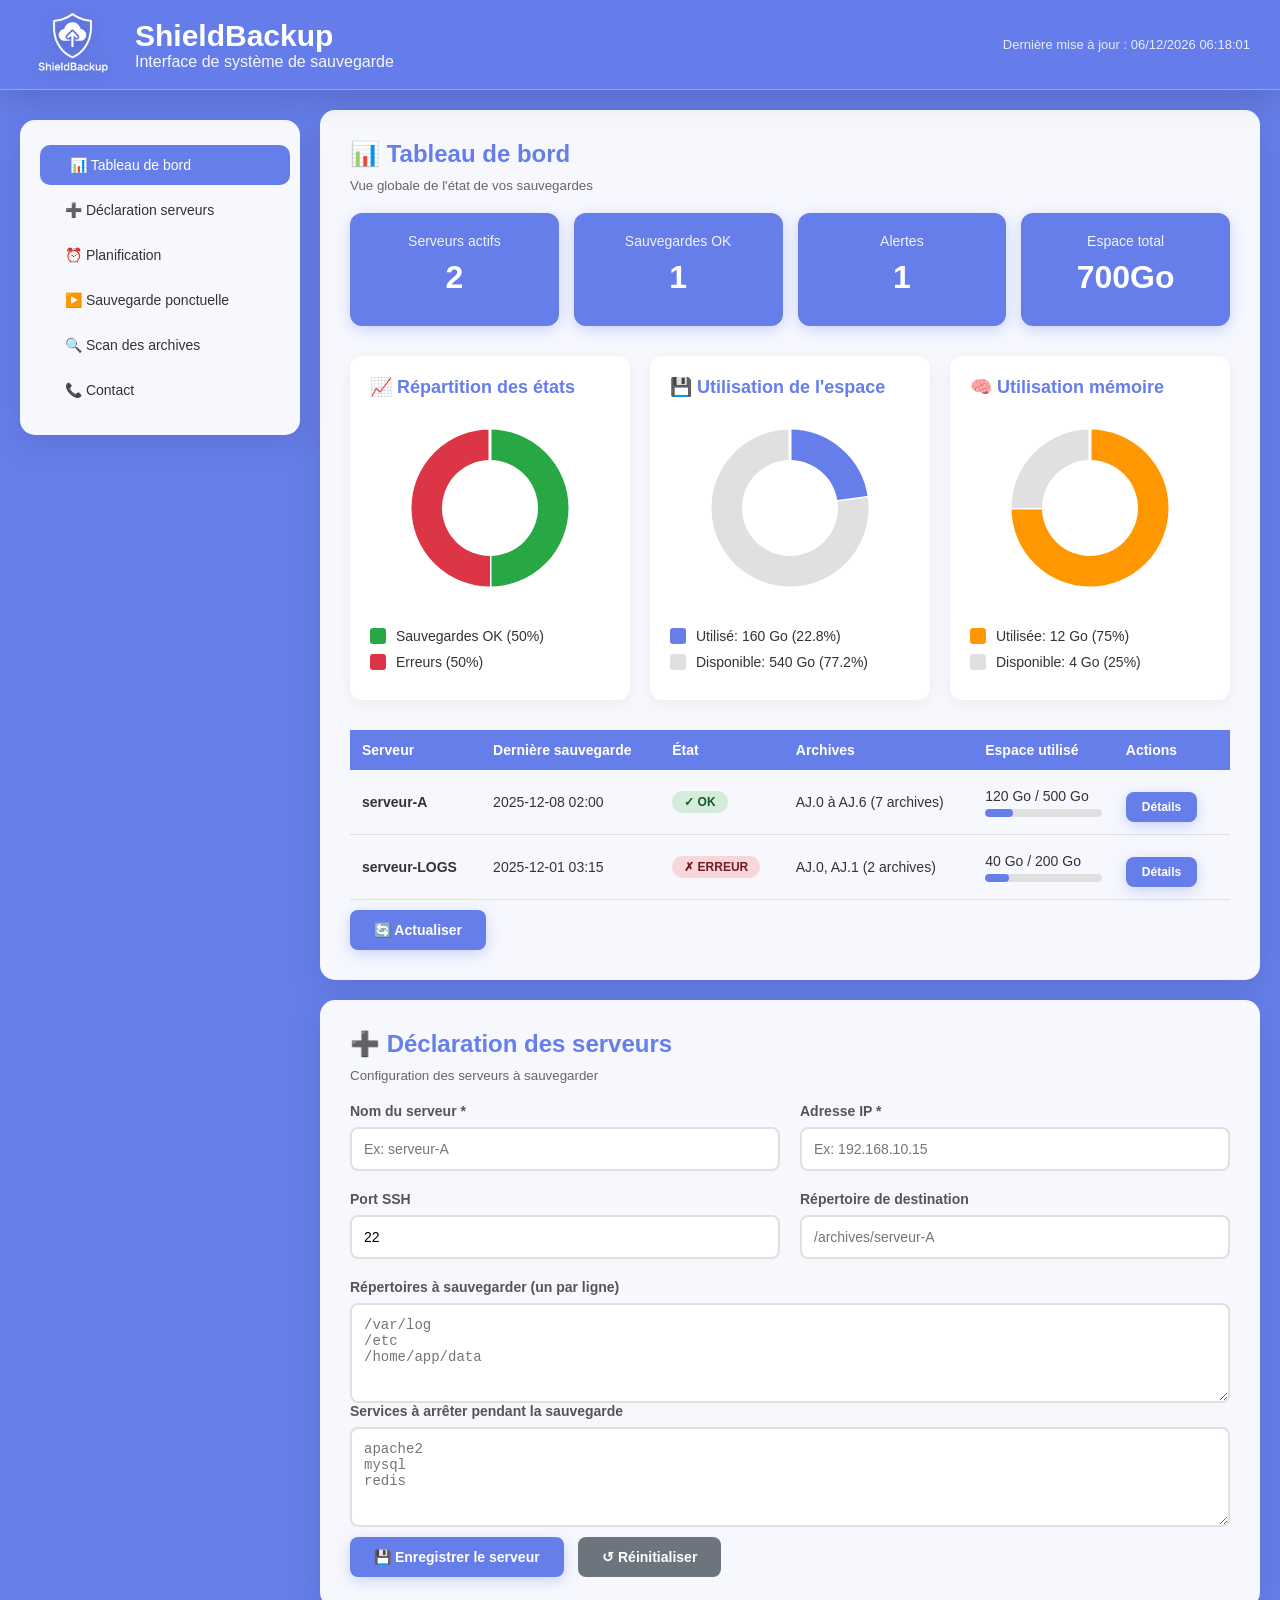
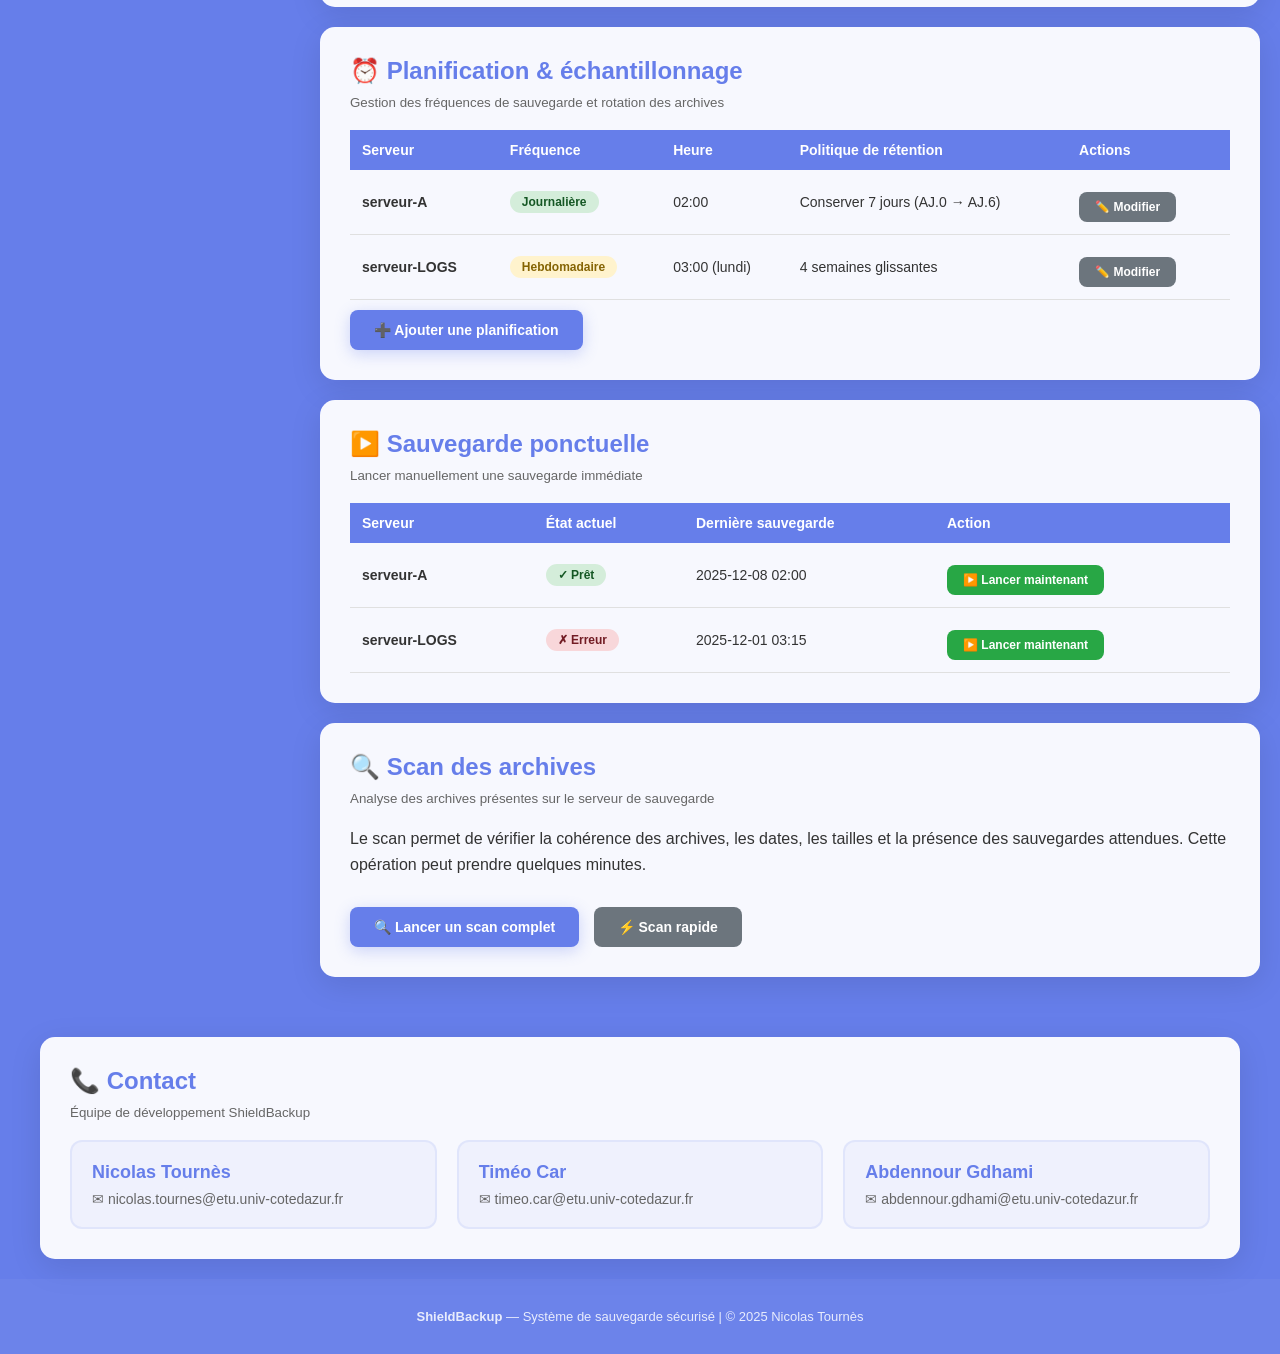
==== commit 25360e3e: "Add files via upload" ====
--- a/maquette/SAE Piloter Projet/SAE.html
+++ b/maquette/SAE Piloter Projet/SAE.html
@@ -524,11 +524,11 @@
     <div class="header-left">
         <img src="ShieldBackup.png" class="header-logo" alt="ShieldBackup Logo">
         <div class="header-text">
-            <h1>ShieldBackup</h1>
-            <h2>Interface de système de sauvegarde</h2>
+            <h1 style="color: white;">ShieldBackup</h1>
+            <h2 style="color: white;">Interface de système de sauvegarde</h2>
         </div>
     </div>
-    <div class="header-right">
+    <div class="header-right" style="color: white;">
         Dernière mise à jour : <span id="currentTime"></span>
     </div>
 </header>
@@ -539,7 +539,6 @@
             <li><a href="#dashboard">📊 Tableau de bord</a></li>
             <li><a href="#declare">➕ Déclaration serveurs</a></li>
             <li><a href="#planning">⏰ Planification</a></li>
-            <li><a href="#gantt">📅 Planning visuel</a></li>
             <li><a href="#manual">▶️ Sauvegarde ponctuelle</a></li>
             <li><a href="#scan">🔍 Scan des archives</a></li>
             <li><a href="#contact">📞 Contact</a></li>
@@ -748,14 +747,6 @@
             <button class="btn-primary" onclick="addSchedule()">➕ Ajouter une planification</button>
         </section>
 
-        <section id="gantt" class="section scroll-margin">
-            <h2>📅 Planning visuel</h2>
-            <small>Diagramme de Gantt des sauvegardes planifiées</small>
-
-            <div class="gantt-container">
-                <img src="diagramme_de_Gantt.svg" alt="Diagramme de Gantt">
-            </div>
-        </section>
 
         <section id="manual" class="section scroll-margin">
             <h2>▶️ Sauvegarde ponctuelle</h2>
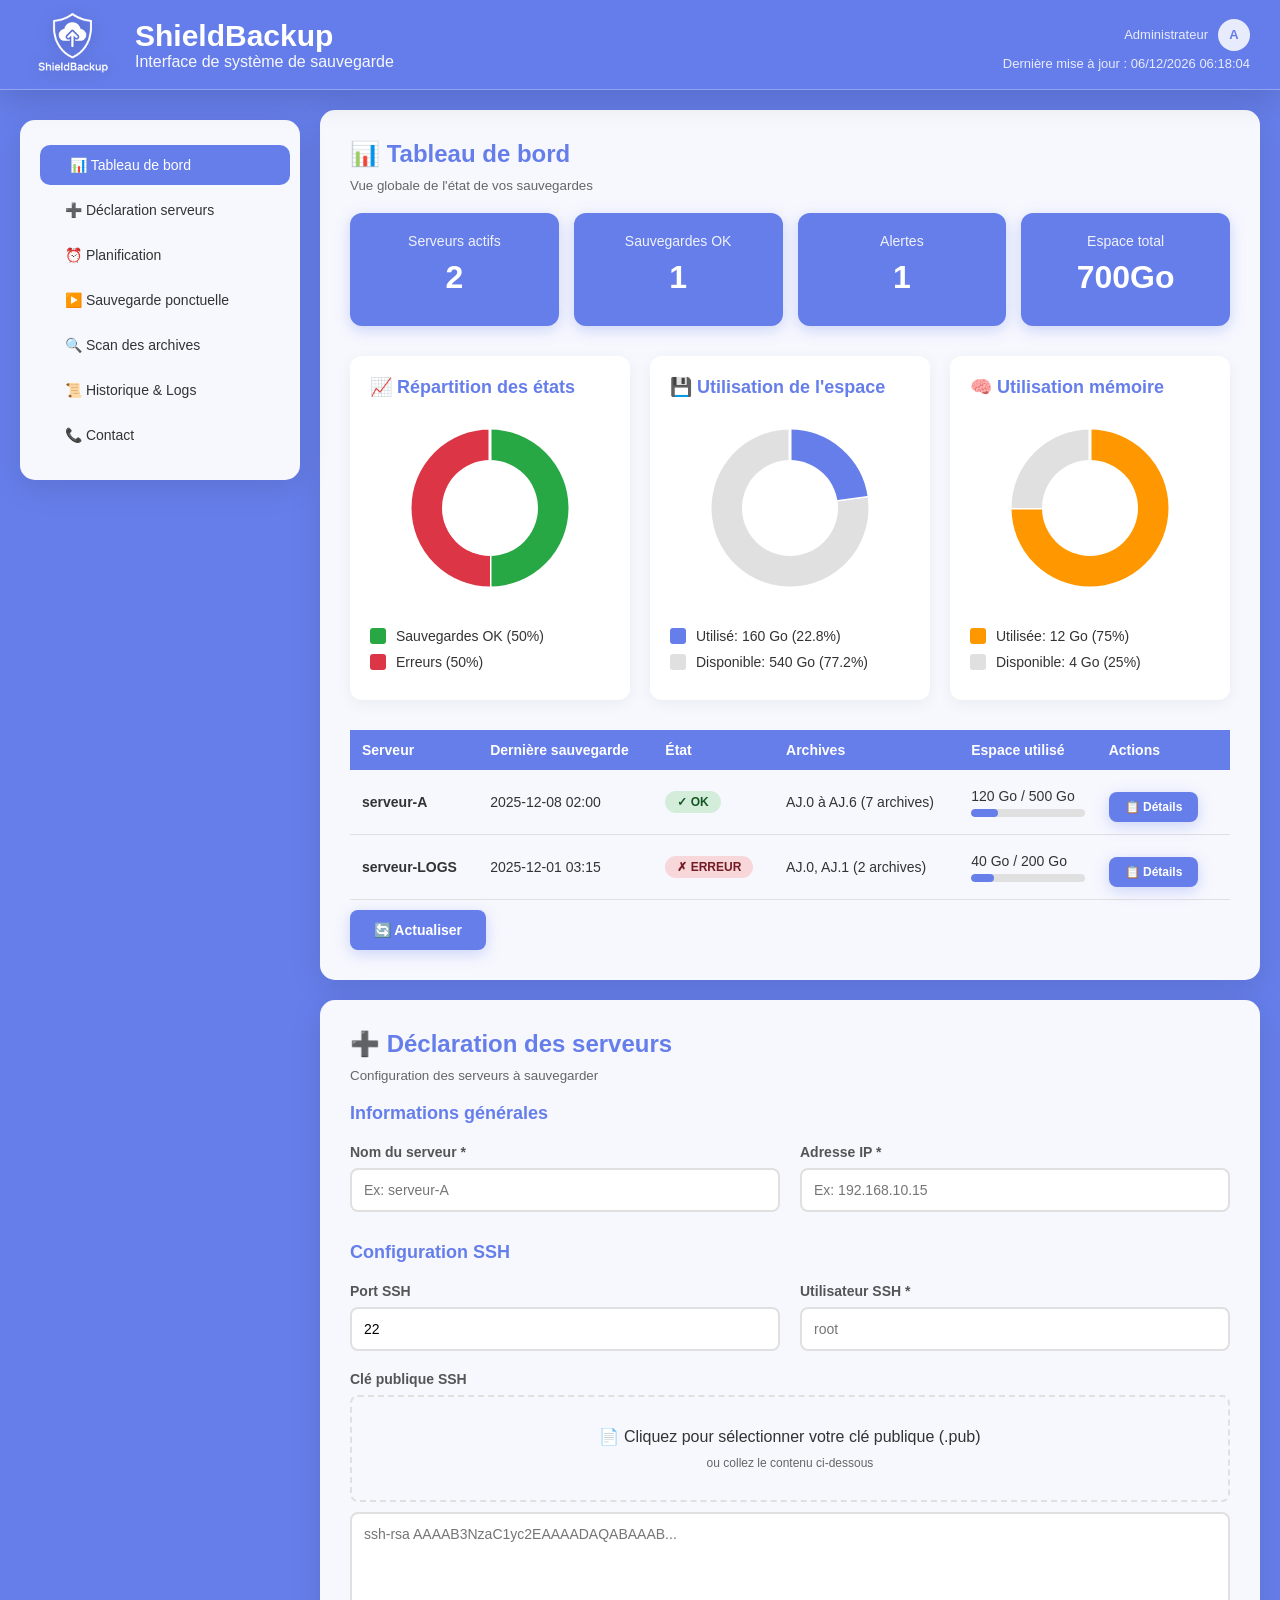
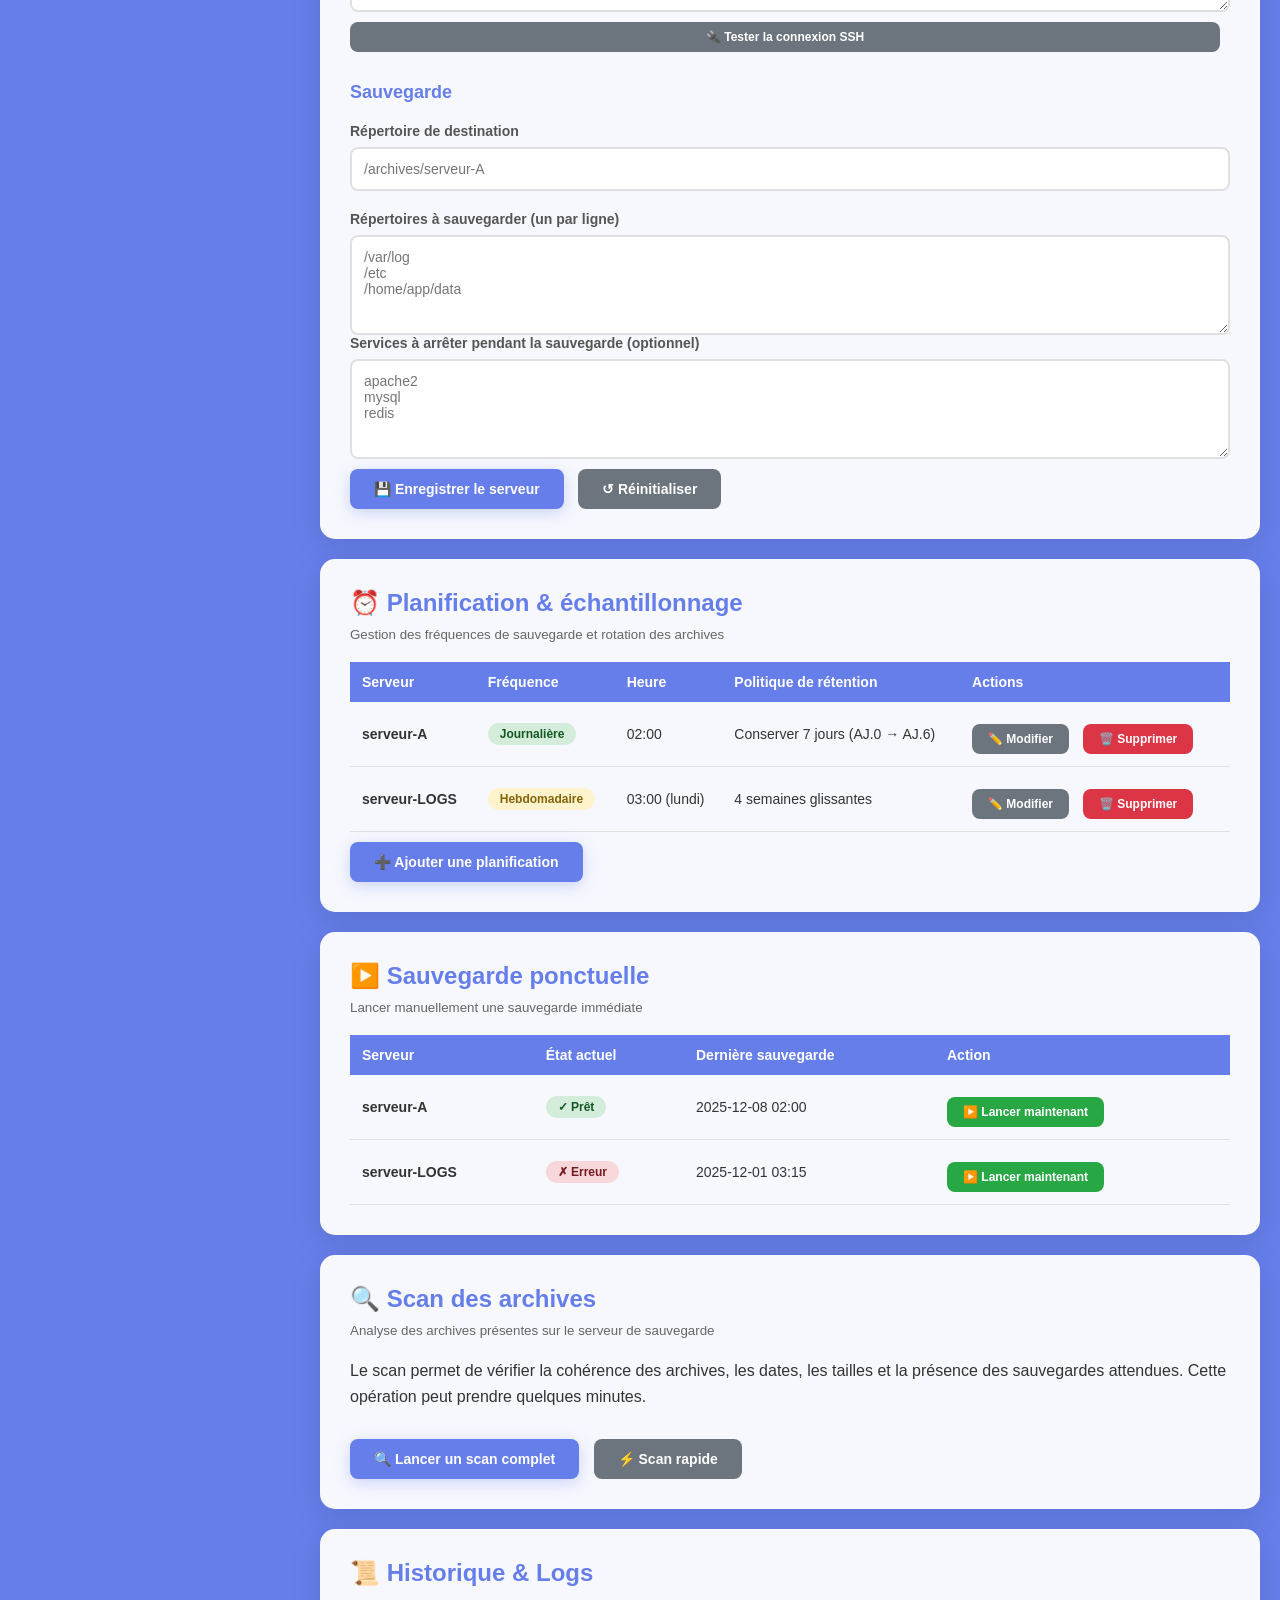
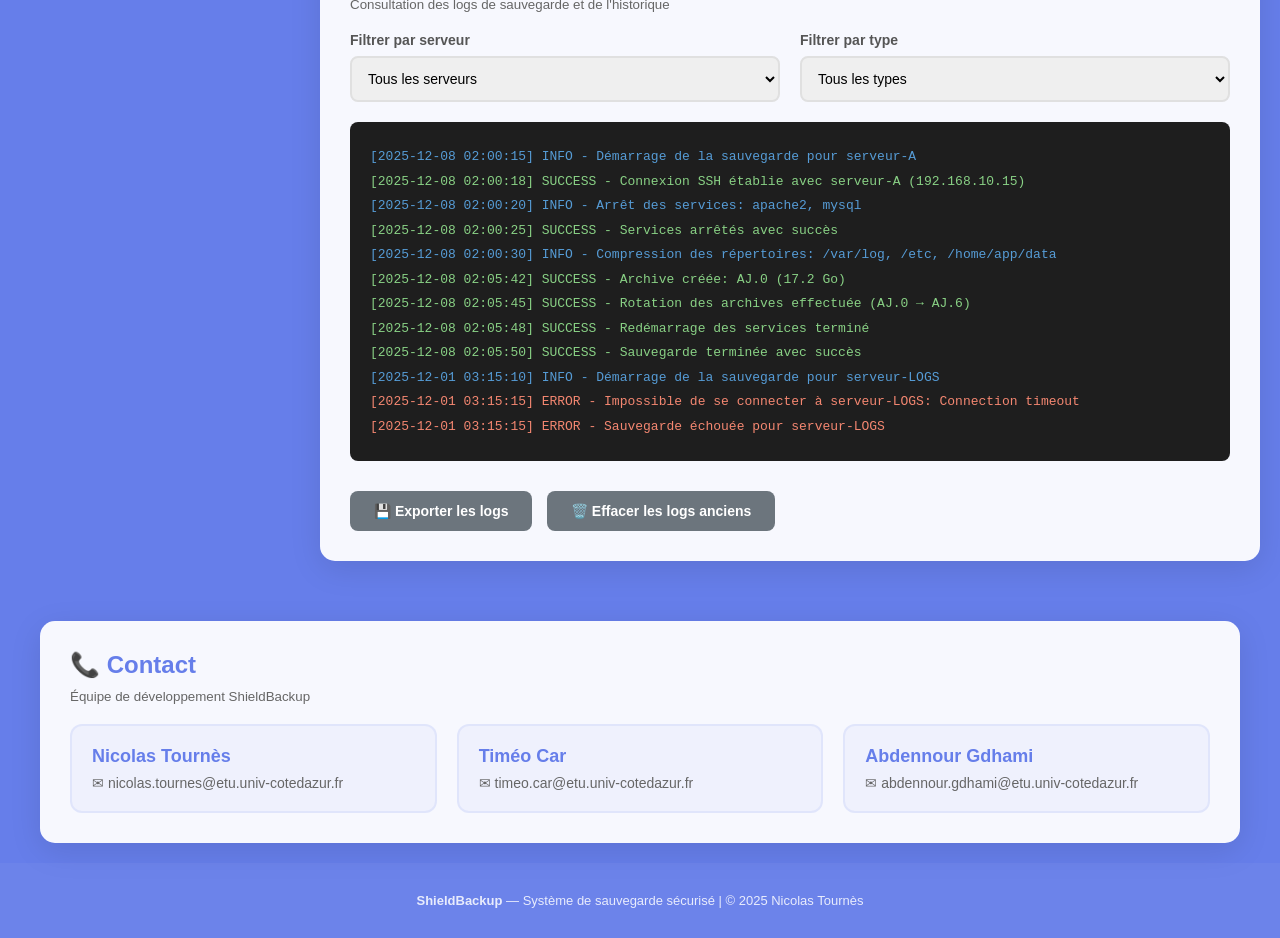
==== commit c38ceb10: "Add files via upload" ====
--- a/maquette/SAE Piloter Projet/SAE.html
+++ b/maquette/SAE Piloter Projet/SAE.html
@@ -64,6 +64,28 @@
         .header-right {
             font-size: 13px;
             opacity: 0.85;
+            display: flex;
+            flex-direction: column;
+            align-items: flex-end;
+            gap: 5px;
+        }
+
+        .user-info {
+            display: flex;
+            align-items: center;
+            gap: 10px;
+        }
+
+        .user-avatar {
+            width: 32px;
+            height: 32px;
+            border-radius: 50%;
+            background: white;
+            color: #667eea;
+            display: flex;
+            align-items: center;
+            justify-content: center;
+            font-weight: bold;
         }
 
         /* Layout */
@@ -263,6 +285,7 @@
         .badge-ok { background: #d4edda; color: #155724; }
         .badge-ko { background: #f8d7da; color: #721c24; }
         .badge-warning { background: #fff3cd; color: #856404; }
+        .badge-info { background: #d1ecf1; color: #0c5460; }
 
         /* Forms */
         .form-grid {
@@ -284,15 +307,16 @@
             margin-bottom: 8px;
         }
 
-        input, textarea {
+        input, textarea, select {
             padding: 12px;
             border: 2px solid #e0e0e0;
             border-radius: 8px;
             font-size: 14px;
             transition: border-color 0.2s ease, box-shadow 0.2s ease;
-        }
-
-        input:focus, textarea:focus {
+            font-family: inherit;
+        }
+
+        input:focus, textarea:focus, select:focus {
             outline: none;
             border-color: #667eea;
             box-shadow: 0 0 0 3px rgba(102, 126, 234, 0.1);
@@ -301,6 +325,25 @@
         textarea {
             min-height: 100px;
             resize: vertical;
+        }
+
+        /* Checkbox & Radio */
+        .checkbox-group, .radio-group {
+            display: flex;
+            flex-direction: column;
+            gap: 10px;
+        }
+
+        .checkbox-item, .radio-item {
+            display: flex;
+            align-items: center;
+            gap: 10px;
+        }
+
+        input[type="checkbox"], input[type="radio"] {
+            width: 20px;
+            height: 20px;
+            cursor: pointer;
         }
 
         /* Buttons */
@@ -346,6 +389,15 @@
             background: #218838;
         }
 
+        .btn-danger {
+            background: #dc3545;
+            color: white;
+        }
+
+        .btn-danger:hover {
+            background: #c82333;
+        }
+
         .btn-small {
             padding: 8px 16px;
             font-size: 12px;
@@ -379,6 +431,7 @@
             box-shadow: 0 8px 32px rgba(0, 0, 0, 0.2);
             display: none;
             z-index: 2000;
+            min-width: 300px;
         }
 
         .notification.show {
@@ -391,18 +444,60 @@
             to { transform: translateX(0); opacity: 1; }
         }
 
-        /* Gantt Container */
-        .gantt-container {
+        /* Modal */
+        .modal {
+            display: none;
+            position: fixed;
+            top: 0;
+            left: 0;
+            width: 100%;
+            height: 100%;
+            background: rgba(0, 0, 0, 0.5);
+            z-index: 3000;
+            align-items: center;
+            justify-content: center;
+        }
+
+        .modal.show {
+            display: flex;
+        }
+
+        .modal-content {
             background: white;
-            padding: 10px;
-            border-radius: 12px;
-            margin-top: 20px;
-        }
-
-        .gantt-container img {
-            width: 100%;
-            height: auto;
-            display: block;
+            padding: 30px;
+            border-radius: 15px;
+            max-width: 800px;
+            max-height: 90vh;
+            overflow-y: auto;
+            box-shadow: 0 8px 32px rgba(0, 0, 0, 0.3);
+            position: relative;
+        }
+
+        .modal-header {
+            display: flex;
+            justify-content: space-between;
+            align-items: center;
+            margin-bottom: 20px;
+        }
+
+        .modal-close {
+            background: none;
+            border: none;
+            font-size: 28px;
+            cursor: pointer;
+            color: #666;
+            padding: 0;
+            width: 32px;
+            height: 32px;
+            display: flex;
+            align-items: center;
+            justify-content: center;
+            border-radius: 50%;
+            transition: background 0.2s;
+        }
+
+        .modal-close:hover {
+            background: #f0f0f0;
         }
 
         /* Scan Results */
@@ -453,6 +548,122 @@
 
         .contact-email::before {
             content: "✉ ";
+        }
+
+        /* Archive List */
+        .archive-list {
+            display: grid;
+            gap: 10px;
+            margin: 20px 0;
+        }
+
+        .archive-item {
+            background: #f8f9ff;
+            padding: 15px;
+            border-radius: 8px;
+            border-left: 4px solid #667eea;
+        }
+
+        .archive-item-header {
+            display: flex;
+            justify-content: space-between;
+            align-items: center;
+            margin-bottom: 8px;
+        }
+
+        .archive-name {
+            font-weight: 600;
+            color: #667eea;
+        }
+
+        .archive-details {
+            font-size: 13px;
+            color: #666;
+            display: grid;
+            grid-template-columns: repeat(auto-fit, minmax(150px, 1fr));
+            gap: 10px;
+        }
+
+        /* Log Viewer */
+        .log-viewer {
+            background: #1e1e1e;
+            color: #d4d4d4;
+            padding: 20px;
+            border-radius: 8px;
+            font-family: 'Courier New', monospace;
+            font-size: 13px;
+            max-height: 400px;
+            overflow-y: auto;
+            margin: 20px 0;
+        }
+
+        .log-line {
+            margin: 5px 0;
+            line-height: 1.5;
+        }
+
+        .log-error {
+            color: #f48771;
+        }
+
+        .log-success {
+            color: #89d185;
+        }
+
+        .log-warning {
+            color: #dcdcaa;
+        }
+
+        .log-info {
+            color: #569cd6;
+        }
+
+        /* Week Days Selector */
+        .weekdays-selector {
+            display: flex;
+            gap: 10px;
+            flex-wrap: wrap;
+        }
+
+        .weekday-btn {
+            padding: 10px 15px;
+            border: 2px solid #e0e0e0;
+            background: white;
+            border-radius: 8px;
+            cursor: pointer;
+            transition: all 0.2s;
+            font-size: 13px;
+            font-weight: 500;
+        }
+
+        .weekday-btn.selected {
+            background: #667eea;
+            color: white;
+            border-color: #667eea;
+        }
+
+        .weekday-btn:hover {
+            border-color: #667eea;
+        }
+
+        /* SSH Key Upload */
+        .ssh-key-upload {
+            border: 2px dashed #e0e0e0;
+            padding: 30px;
+            border-radius: 8px;
+            text-align: center;
+            cursor: pointer;
+            transition: all 0.2s;
+        }
+
+        .ssh-key-upload:hover {
+            border-color: #667eea;
+            background: #f8f9ff;
+        }
+
+        .ssh-key-upload.has-file {
+            border-color: #28a745;
+            background: #d4edda;
         }
 
         /* Footer */
@@ -467,6 +678,35 @@
 
         .scroll-margin {
             scroll-margin-top: 120px;
+        }
+
+        /* Login Page */
+        .login-container {
+            min-height: 100vh;
+            display: flex;
+            align-items: center;
+            justify-content: center;
+            padding: 20px;
+        }
+
+        .login-box {
+            background: white;
+            padding: 40px;
+            border-radius: 15px;
+            box-shadow: 0 8px 32px rgba(0, 0, 0, 0.2);
+            width: 100%;
+            max-width: 400px;
+        }
+
+        .login-logo {
+            text-align: center;
+            margin-bottom: 30px;
+        }
+
+        .login-logo h1 {
+            color: #667eea;
+            font-size: 32px;
+            margin-bottom: 10px;
         }
 
         /* Responsive */
@@ -504,6 +744,10 @@
             .charts-grid {
                 grid-template-columns: 1fr;
             }
+
+            .weekdays-selector {
+                justify-content: center;
+            }
         }
 
         /* Performance */
@@ -516,20 +760,54 @@
                 transition-duration: 0.01ms !important;
             }
         }
+
+        /* Hidden class */
+        .hidden {
+            display: none !important;
+        }
     </style>
 </head>
 <body>
 
+<!-- Login Page (initially hidden) -->
+<div id="loginPage" class="login-container hidden">
+    <div class="login-box">
+        <div class="login-logo">
+            <h1>🛡️ ShieldBackup</h1>
+            <p style="color: #666;">Connexion à l'interface d'administration</p>
+        </div>
+        <form onsubmit="handleLogin(event)">
+            <div class="form-group">
+                <label>Nom d'utilisateur</label>
+                <input type="text" id="loginUsername" placeholder="admin" required>
+            </div>
+            <div class="form-group">
+                <label>Mot de passe</label>
+                <input type="password" id="loginPassword" placeholder="••••••••" required>
+            </div>
+            <button type="submit" class="btn-primary" style="width: 100%; margin-top: 20px;">
+                🔐 Se connecter
+            </button>
+        </form>
+    </div>
+</div>
+
+<!-- Main Application (initially visible) -->
+<div id="mainApp">
 <header>
     <div class="header-left">
-        <img src="ShieldBackup.png" class="header-logo" alt="ShieldBackup Logo">
+        <img src="ShieldBackup.png" class="header-logo" alt="ShieldBackup Logo" onerror="this.style.display='none'">
         <div class="header-text">
             <h1 style="color: white;">ShieldBackup</h1>
             <h2 style="color: white;">Interface de système de sauvegarde</h2>
         </div>
     </div>
     <div class="header-right" style="color: white;">
-        Dernière mise à jour : <span id="currentTime"></span>
+        <div class="user-info">
+            <span>Administrateur</span>
+            <div class="user-avatar">A</div>
+        </div>
+        <div>Dernière mise à jour : <span id="currentTime"></span></div>
     </div>
 </header>
 
@@ -541,6 +819,7 @@
             <li><a href="#planning">⏰ Planification</a></li>
             <li><a href="#manual">▶️ Sauvegarde ponctuelle</a></li>
             <li><a href="#scan">🔍 Scan des archives</a></li>
+            <li><a href="#logs">📜 Historique & Logs</a></li>
             <li><a href="#contact">📞 Contact</a></li>
         </ul>
     </nav>
@@ -646,7 +925,7 @@
                             </div>
                         </td>
                         <td>
-                            <button class="btn-primary btn-small" onclick="viewDetails('serveur-A')">Détails</button>
+                            <button class="btn-primary btn-small" onclick="viewDetails('serveur-A')">📋 Détails</button>
                         </td>
                     </tr>
                     <tr>
@@ -661,7 +940,7 @@
                             </div>
                         </td>
                         <td>
-                            <button class="btn-primary btn-small" onclick="viewDetails('serveur-LOGS')">Détails</button>
+                            <button class="btn-primary btn-small" onclick="viewDetails('serveur-LOGS')">📋 Détails</button>
                         </td>
                     </tr>
                 </tbody>
@@ -675,6 +954,7 @@
             <small>Configuration des serveurs à sauvegarder</small>
 
             <form onsubmit="saveServer(event)">
+                <h3>Informations générales</h3>
                 <div class="form-grid">
                     <div class="form-group">
                         <label>Nom du serveur *</label>
@@ -686,12 +966,35 @@
                     </div>
                 </div>
 
+                <h3 style="margin-top: 30px;">Configuration SSH</h3>
                 <div class="form-grid">
                     <div class="form-group">
                         <label>Port SSH</label>
                         <input type="number" id="sshPort" value="22">
                     </div>
                     <div class="form-group">
+                        <label>Utilisateur SSH *</label>
+                        <input type="text" id="sshUser" placeholder="root" required>
+                    </div>
+                </div>
+
+                <div class="form-group">
+                    <label>Clé publique SSH</label>
+                    <div class="ssh-key-upload" id="sshKeyUpload" onclick="document.getElementById('sshKeyFile').click()">
+                        <p>📄 Cliquez pour sélectionner votre clé publique (.pub)</p>
+                        <p style="font-size: 12px; color: #666; margin-top: 10px;">ou collez le contenu ci-dessous</p>
+                    </div>
+                    <input type="file" id="sshKeyFile" accept=".pub" style="display: none;" onchange="handleSSHKeyUpload(event)">
+                    <textarea id="sshKeyContent" placeholder="ssh-rsa AAAAB3NzaC1yc2EAAAADAQABAAAB..." style="margin-top: 10px;"></textarea>
+                </div>
+
+                <div class="form-group">
+                    <button type="button" class="btn-secondary btn-small" onclick="testSSHConnection()">🔌 Tester la connexion SSH</button>
+                </div>
+
+                <h3 style="margin-top: 30px;">Sauvegarde</h3>
+                <div class="form-grid">
+                    <div class="form-group">
                         <label>Répertoire de destination</label>
                         <input type="text" id="destDir" placeholder="/archives/serveur-A">
                     </div>
@@ -703,7 +1006,7 @@
                 </div>
 
                 <div class="form-group">
-                    <label>Services à arrêter pendant la sauvegarde</label>
+                    <label>Services à arrêter pendant la sauvegarde (optionnel)</label>
                     <textarea id="services" placeholder="apache2&#10;mysql&#10;redis"></textarea>
                 </div>
 
@@ -732,21 +1035,26 @@
                         <td><span class="badge badge-ok">Journalière</span></td>
                         <td>02:00</td>
                         <td>Conserver 7 jours (AJ.0 → AJ.6)</td>
-                        <td><button class="btn-secondary btn-small" onclick="editSchedule('serveur-A')">✏️ Modifier</button></td>
+                        <td>
+                            <button class="btn-secondary btn-small" onclick="editSchedule('serveur-A')">✏️ Modifier</button>
+                            <button class="btn-danger btn-small" onclick="deleteSchedule('serveur-A')">🗑️ Supprimer</button>
+                        </td>
                     </tr>
                     <tr>
                         <td><strong>serveur-LOGS</strong></td>
                         <td><span class="badge badge-warning">Hebdomadaire</span></td>
                         <td>03:00 (lundi)</td>
                         <td>4 semaines glissantes</td>
-                        <td><button class="btn-secondary btn-small" onclick="editSchedule('serveur-LOGS')">✏️ Modifier</button></td>
+                        <td>
+                            <button class="btn-secondary btn-small" onclick="editSchedule('serveur-LOGS')">✏️ Modifier</button>
+                            <button class="btn-danger btn-small" onclick="deleteSchedule('serveur-LOGS')">🗑️ Supprimer</button>
+                        </td>
                     </tr>
                 </tbody>
             </table>
 
             <button class="btn-primary" onclick="addSchedule()">➕ Ajouter une planification</button>
         </section>
-
 
         <section id="manual" class="section scroll-margin">
             <h2>▶️ Sauvegarde ponctuelle</h2>
@@ -797,12 +1105,50 @@
             <button class="btn-primary" onclick="startScan()">🔍 Lancer un scan complet</button>
             <button class="btn-secondary" onclick="quickScan()">⚡ Scan rapide</button>
         </section>
+
+        <section id="logs" class="section scroll-margin">
+            <h2>📜 Historique & Logs</h2>
+            <small>Consultation des logs de sauvegarde et de l'historique</small>
+
+            <div class="form-grid">
+                <div class="form-group">
+                    <label>Filtrer par serveur</label>
+                    <select id="logServerFilter" onchange="filterLogs()">
+                        <option value="all">Tous les serveurs</option>
+                        <option value="serveur-A">serveur-A</option>
+                        <option value="serveur-LOGS">serveur-LOGS</option>
+                    </select>
+                </div>
+                <div class="form-group">
+                    <label>Filtrer par type</label>
+                    <select id="logTypeFilter" onchange="filterLogs()">
+                        <option value="all">Tous les types</option>
+                        <option value="success">Succès</option>
+                        <option value="error">Erreurs</option>
+                        <option value="warning">Avertissements</option>
+                    </select>
+                </div>
+            </div>
+
+            <div class="log-viewer">
+                <div class="log-line log-info">[2025-12-08 02:00:15] INFO - Démarrage de la sauvegarde pour serveur-A</div>
+                <div class="log-line log-success">[2025-12-08 02:00:18] SUCCESS - Connexion SSH établie avec serveur-A (192.168.10.15)</div>
+                <div class="log-line log-info">[2025-12-08 02:00:20] INFO - Arrêt des services: apache2, mysql</div>
+                <div class="log-line log-success">[2025-12-08 02:00:25] SUCCESS - Services arrêtés avec succès</div>
+                <div class="log-line log-info">[2025-12-08 02:00:30] INFO - Compression des répertoires: /var/log, /etc, /home/app/data</div>
+                <div class="log-line log-success">[2025-12-08 02:05:42] SUCCESS - Archive créée: AJ.0 (17.2 Go)</div>
+                <div class="log-line log-success">[2025-12-08 02:05:45] SUCCESS - Rotation des archives effectuée (AJ.0 → AJ.6)</div>
+                <div class="log-line log-success">[2025-12-08 02:05:48] SUCCESS - Redémarrage des services terminé</div>
+                <div class="log-line log-success">[2025-12-08 02:05:50] SUCCESS - Sauvegarde terminée avec succès</div>
+                <div class="log-line log-info">[2025-12-01 03:15:10] INFO - Démarrage de la sauvegarde pour serveur-LOGS</div>
+                <div class="log-line log-error">[2025-12-01 03:15:15] ERROR - Impossible de se connecter à serveur-LOGS: Connection timeout</div>
+                <div class="log-line log-error">[2025-12-01 03:15:15] ERROR - Sauvegarde échouée pour serveur-LOGS</div>
+            </div>
+
+            <button class="btn-secondary" onclick="exportLogs()">💾 Exporter les logs</button>
+            <button class="btn-secondary" onclick="clearLogs()">🗑️ Effacer les logs anciens</button>
+        </section>
     </main>
-</div>
-
-<div class="notification" id="notification">
-    <strong id="notifTitle">Notification</strong>
-    <p id="notifMessage">Message de notification</p>
 </div>
 
 <div style="max-width: 1600px; margin: 0 auto; padding: 0 20px;">
@@ -832,6 +1178,124 @@
 <footer>
     <strong>ShieldBackup</strong> — Système de sauvegarde sécurisé | © 2025 Nicolas Tournès
 </footer>
+</div>
+
+<!-- Modal: Server Details -->
+<div id="serverDetailsModal" class="modal">
+    <div class="modal-content">
+        <div class="modal-header">
+            <h2>📋 Détails du serveur: <span id="modalServerName"></span></h2>
+            <button class="modal-close" onclick="closeModal('serverDetailsModal')">&times;</button>
+        </div>
+        
+        <h3>Informations générales</h3>
+        <p><strong>IP:</strong> <span id="modalServerIP"></span></p>
+        <p><strong>Dernière sauvegarde:</strong> <span id="modalLastBackup"></span></p>
+        <p><strong>État:</strong> <span id="modalServerStatus"></span></p>
+
+        <h3 style="margin-top: 20px;">Archives disponibles</h3>
+        <div class="archive-list" id="modalArchiveList">
+            <!-- Archives will be inserted here -->
+        </div>
+
+        <h3 style="margin-top: 20px;">Évolution de l'espace</h3>
+        <div class="chart-card">
+            <canvas id="serverStorageChart" width="400" height="200"></canvas>
+        </div>
+
+        <button class="btn-secondary" onclick="closeModal('serverDetailsModal')">Fermer</button>
+    </div>
+</div>
+
+<!-- Modal: Add/Edit Schedule -->
+<div id="scheduleModal" class="modal">
+    <div class="modal-content">
+        <div class="modal-header">
+            <h2 id="scheduleModalTitle">➕ Nouvelle planification</h2>
+            <button class="modal-close" onclick="closeModal('scheduleModal')">&times;</button>
+        </div>
+
+        <form onsubmit="saveSchedule(event)">
+            <div class="form-group">
+                <label>Serveur</label>
+                <select id="scheduleServer" required>
+                    <option value="">Sélectionner un serveur</option>
+                    <option value="serveur-A">serveur-A</option>
+                    <option value="serveur-LOGS">serveur-LOGS</option>
+                </select>
+            </div>
+
+            <div class="form-group">
+                <label>Type de fréquence *</label>
+                <select id="scheduleFrequency" onchange="updateFrequencyOptions()" required>
+                    <option value="">Sélectionner une fréquence</option>
+                    <option value="daily">Quotidienne</option>
+                    <option value="weekly">Hebdomadaire</option>
+                    <option value="monthly">Mensuelle</option>
+                </select>
+            </div>
+
+            <div class="form-group" id="weekdaysGroup" style="display: none;">
+                <label>Jours de la semaine</label>
+                <div class="weekdays-selector">
+                    <button type="button" class="weekday-btn" data-day="1" onclick="toggleWeekday(this)">Lun</button>
+                    <button type="button" class="weekday-btn" data-day="2" onclick="toggleWeekday(this)">Mar</button>
+                    <button type="button" class="weekday-btn" data-day="3" onclick="toggleWeekday(this)">Mer</button>
+                    <button type="button" class="weekday-btn" data-day="4" onclick="toggleWeekday(this)">Jeu</button>
+                    <button type="button" class="weekday-btn" data-day="5" onclick="toggleWeekday(this)">Ven</button>
+                    <button type="button" class="weekday-btn" data-day="6" onclick="toggleWeekday(this)">Sam</button>
+                    <button type="button" class="weekday-btn" data-day="0" onclick="toggleWeekday(this)">Dim</button>
+                </div>
+            </div>
+
+            <div class="form-group" id="monthdayGroup" style="display: none;">
+                <label>Jour du mois</label>
+                <input type="number" id="scheduleMonthDay" min="1" max="31" placeholder="1-31">
+            </div>
+
+            <div class="form-grid">
+                <div class="form-group">
+                    <label>Heure d'exécution *</label>
+                    <input type="time" id="scheduleTime" value="02:00" required>
+                </div>
+            </div>
+
+            <h3 style="margin-top: 20px;">Politique de rétention</h3>
+            
+            <div class="form-group">
+                <label>Type de rotation *</label>
+                <select id="retentionType" onchange="updateRetentionOptions()" required>
+                    <option value="">Sélectionner un type</option>
+                    <option value="days">Rotation journalière (AJ.0 → AJ.N)</option>
+                    <option value="weeks">Rotation hebdomadaire (SEM.0 → SEM.N)</option>
+                    <option value="months">Rotation mensuelle (MOIS.0 → MOIS.N)</option>
+                    <option value="custom">Personnalisé</option>
+                </select>
+            </div>
+
+            <div class="form-group" id="retentionCountGroup" style="display: none;">
+                <label>Nombre d'archives à conserver *</label>
+                <input type="number" id="retentionCount" min="1" max="365" placeholder="Ex: 7 pour 7 jours">
+                <small style="margin-top: 5px;">
+                    La nouvelle archive devient AJ.0 (ou SEM.0, MOIS.0), les anciennes sont décalées et la plus vieille est supprimée.
+                </small>
+            </div>
+
+            <div class="form-group">
+                <label>Préfixe des archives</label>
+                <input type="text" id="archivePrefix" placeholder="Ex: AJ, SEM, BACKUP" value="AJ">
+            </div>
+
+            <button type="submit" class="btn-primary">💾 Enregistrer la planification</button>
+            <button type="button" class="btn-secondary" onclick="closeModal('scheduleModal')">Annuler</button>
+        </form>
+    </div>
+</div>
+
+<div class="notification" id="notification">
+    <strong id="notifTitle">Notification</strong>
+    <p id="notifMessage">Message de notification</p>
+</div>
 
 <script>
     // Update current time
@@ -840,6 +1304,20 @@
     }
     updateTime();
     setInterval(updateTime, 60000);
+
+    // Login handling
+    function handleLogin(e) {
+        e.preventDefault();
+        const username = document.getElementById('loginUsername').value;
+        const password = document.getElementById('loginPassword').value;
+        
+        // Simple demo authentication
+        if (username && password) {
+            document.getElementById('loginPage').classList.add('hidden');
+            document.getElementById('mainApp').classList.remove('hidden');
+            showNotification('✓ Connexion réussie', `Bienvenue ${username}`);
+        }
+    }
 
     // Notification system
     function showNotification(title, message, duration = 3000) {
@@ -850,13 +1328,204 @@
         setTimeout(() => notif.classList.remove('show'), duration);
     }
 
+    // Modal management
+    function openModal(modalId) {
+        document.getElementById(modalId).classList.add('show');
+    }
+
+    function closeModal(modalId) {
+        document.getElementById(modalId).classList.remove('show');
+    }
+
+    // Server details modal
+    function viewDetails(serverName) {
+        document.getElementById('modalServerName').textContent = serverName;
+        
+        // Sample data based on server
+        if (serverName === 'serveur-A') {
+            document.getElementById('modalServerIP').textContent = '192.168.10.15';
+            document.getElementById('modalLastBackup').textContent = '2025-12-08 02:00';
+            document.getElementById('modalServerStatus').innerHTML = '<span class="badge badge-ok">✓ OK</span>';
+            
+            // Archives
+            const archiveList = document.getElementById('modalArchiveList');
+            archiveList.innerHTML = `
+                <div class="archive-item">
+                    <div class="archive-item-header">
+                        <span class="archive-name">AJ.0</span>
+                        <span class="badge badge-ok">✓ OK</span>
+                    </div>
+                    <div class="archive-details">
+                        <div>📅 Date: 2025-12-08 02:00</div>
+                        <div>💾 Taille: 17.2 Go</div>
+                        <div>🔒 Checksum: a3f2e9...</div>
+                    </div>
+                </div>
+                <div class="archive-item">
+                    <div class="archive-item-header">
+                        <span class="archive-name">AJ.1</span>
+                        <span class="badge badge-ok">✓ OK</span>
+                    </div>
+                    <div class="archive-details">
+                        <div>📅 Date: 2025-12-07 02:00</div>
+                        <div>💾 Taille: 17.1 Go</div>
+                        <div>🔒 Checksum: b7c4d1...</div>
+                    </div>
+                </div>
+                <div class="archive-item">
+                    <div class="archive-item-header">
+                        <span class="archive-name">AJ.2</span>
+                        <span class="badge badge-ok">✓ OK</span>
+                    </div>
+                    <div class="archive-details">
+                        <div>📅 Date: 2025-12-06 02:00</div>
+                        <div>💾 Taille: 17.0 Go</div>
+                        <div>🔒 Checksum: c8e5f3...</div>
+                    </div>
+                </div>
+            `;
+        } else {
+            document.getElementById('modalServerIP').textContent = '192.168.10.20';
+            document.getElementById('modalLastBackup').textContent = '2025-12-01 03:15';
+            document.getElementById('modalServerStatus').innerHTML = '<span class="badge badge-ko">✗ ERREUR</span>';
+            
+            const archiveList = document.getElementById('modalArchiveList');
+            archiveList.innerHTML = `
+                <div class="archive-item">
+                    <div class="archive-item-header">
+                        <span class="archive-name">AJ.0</span>
+                        <span class="badge badge-ok">✓ OK</span>
+                    </div>
+                    <div class="archive-details">
+                        <div>📅 Date: 2025-12-01 03:15</div>
+                        <div>💾 Taille: 20.5 Go</div>
+                        <div>🔒 Checksum: d9f6a2...</div>
+                    </div>
+                </div>
+                <div class="archive-item">
+                    <div class="archive-item-header">
+                        <span class="archive-name">AJ.1</span>
+                        <span class="badge badge-ok">✓ OK</span>
+                    </div>
+                    <div class="archive-details">
+                        <div>📅 Date: 2025-11-24 03:15</div>
+                        <div>💾 Taille: 19.8 Go</div>
+                        <div>🔒 Checksum: e1a7b3...</div>
+                    </div>
+                </div>
+            `;
+        }
+        
+        openModal('serverDetailsModal');
+    }
+
+    // Schedule management
+    function addSchedule() {
+        document.getElementById('scheduleModalTitle').textContent = '➕ Nouvelle planification';
+        document.querySelector('#scheduleModal form').reset();
+        openModal('scheduleModal');
+    }
+
+    function editSchedule(serverName) {
+        document.getElementById('scheduleModalTitle').textContent = `✏️ Modifier la planification - ${serverName}`;
+        document.getElementById('scheduleServer').value = serverName;
+        
+        // Pre-fill with existing data
+        if (serverName === 'serveur-A') {
+            document.getElementById('scheduleFrequency').value = 'daily';
+            document.getElementById('scheduleTime').value = '02:00';
+            document.getElementById('retentionType').value = 'days';
+            document.getElementById('retentionCount').value = '7';
+            updateFrequencyOptions();
+            updateRetentionOptions();
+        } else {
+            document.getElementById('scheduleFrequency').value = 'weekly';
+            document.getElementById('scheduleTime').value = '03:00';
+            document.getElementById('retentionType').value = 'weeks';
+            document.getElementById('retentionCount').value = '4';
+            updateFrequencyOptions();
+            updateRetentionOptions();
+        }
+        
+        openModal('scheduleModal');
+    }
+
+    function deleteSchedule(serverName) {
+        if (confirm(`Êtes-vous sûr de vouloir supprimer la planification pour ${serverName} ?`)) {
+            showNotification('🗑️ Suppression', `Planification supprimée pour ${serverName}`);
+        }
+    }
+
+    function saveSchedule(e) {
+        e.preventDefault();
+        const serverName = document.getElementById('scheduleServer').value;
+        showNotification('✓ Succès', `Planification enregistrée pour ${serverName}`);
+        closeModal('scheduleModal');
+    }
+
+    function updateFrequencyOptions() {
+        const frequency = document.getElementById('scheduleFrequency').value;
+        const weekdaysGroup = document.getElementById('weekdaysGroup');
+        const monthdayGroup = document.getElementById('monthdayGroup');
+        
+        weekdaysGroup.style.display = frequency === 'weekly' ? 'flex' : 'none';
+        monthdayGroup.style.display = frequency === 'monthly' ? 'flex' : 'none';
+    }
+
+    function updateRetentionOptions() {
+        const retentionType = document.getElementById('retentionType').value;
+        const retentionCountGroup = document.getElementById('retentionCountGroup');
+        
+        retentionCountGroup.style.display = retentionType ? 'flex' : 'none';
+        
+        // Update placeholder based on type
+        const input = document.getElementById('retentionCount');
+        if (retentionType === 'days') {
+            input.placeholder = 'Ex: 7 pour conserver 7 jours';
+        } else if (retentionType === 'weeks') {
+            input.placeholder = 'Ex: 4 pour conserver 4 semaines';
+        } else if (retentionType === 'months') {
+            input.placeholder = 'Ex: 12 pour conserver 12 mois';
+        }
+    }
+
+    function toggleWeekday(btn) {
+        btn.classList.toggle('selected');
+    }
+
+    // SSH Key upload
+    function handleSSHKeyUpload(event) {
+        const file = event.target.files[0];
+        if (file) {
+            const reader = new FileReader();
+            reader.onload = function(e) {
+                document.getElementById('sshKeyContent').value = e.target.result;
+                document.getElementById('sshKeyUpload').classList.add('has-file');
+                document.getElementById('sshKeyUpload').innerHTML = `<p>✓ Fichier chargé: ${file.name}</p>`;
+            };
+            reader.readAsText(file);
+        }
+    }
+
+    function testSSHConnection() {
+        const ip = document.getElementById('serverIP').value;
+        const port = document.getElementById('sshPort').value;
+        const user = document.getElementById('sshUser').value;
+        
+        if (!ip || !user) {
+            showNotification('⚠️ Erreur', 'Veuillez remplir l\'adresse IP et l\'utilisateur SSH');
+            return;
+        }
+        
+        showNotification('🔌 Test en cours', 'Connexion SSH en cours...', 2000);
+        setTimeout(() => {
+            showNotification('✓ Succès', `Connexion SSH établie avec ${user}@${ip}:${port}`);
+        }, 2000);
+    }
+
     // Action handlers
     function refreshData() { 
         showNotification('✓ Actualisation', 'Données actualisées avec succès'); 
-    }
-
-    function viewDetails(server) { 
-        showNotification('📋 Détails', `Affichage des détails pour ${server}`); 
     }
 
     function saveServer(e) {
@@ -864,14 +1533,6 @@
         const serverName = document.getElementById('serverName').value;
         showNotification('✓ Succès', `Serveur ${serverName} enregistré avec succès`);
         e.target.reset();
-    }
-
-    function editSchedule(server) { 
-        showNotification('✏️ Modification', `Modification de la planification pour ${server}`); 
-    }
-
-    function addSchedule() { 
-        showNotification('➕ Ajout', 'Formulaire de nouvelle planification'); 
     }
 
     function startBackup(server) { 
@@ -888,6 +1549,20 @@
 
     function quickScan() { 
         showNotification('⚡ Scan rapide', 'Scan rapide en cours...', 2000); 
+    }
+
+    function filterLogs() {
+        showNotification('🔍 Filtrage', 'Logs filtrés selon vos critères');
+    }
+
+    function exportLogs() {
+        showNotification('💾 Export', 'Logs exportés en fichier texte');
+    }
+
+    function clearLogs() {
+        if (confirm('Voulez-vous vraiment effacer les anciens logs ?')) {
+            showNotification('🗑️ Suppression', 'Logs anciens supprimés');
+        }
     }
 
     // Smooth scroll for navigation
